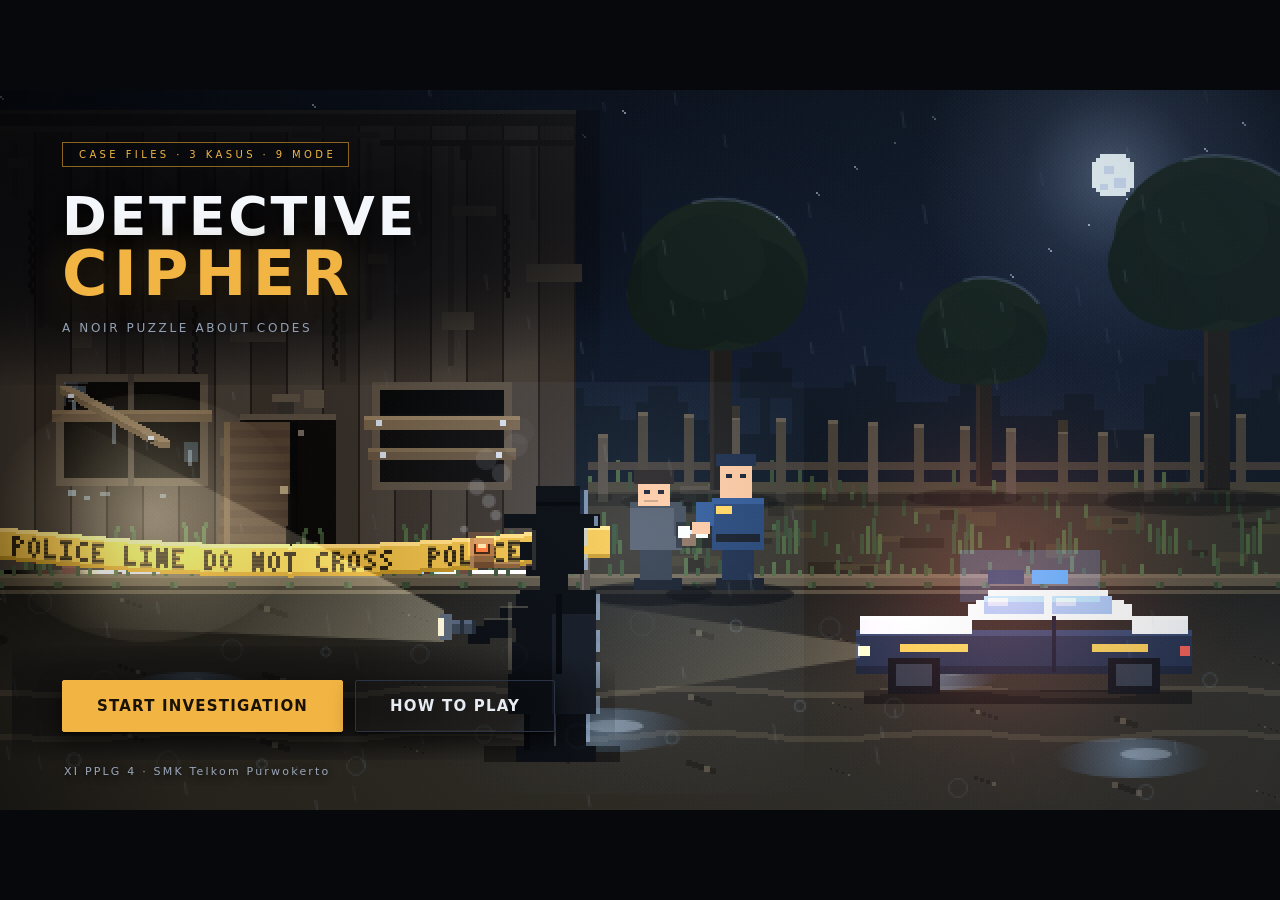
==== index.html @ 058c510f "Tambah kasus 2 (perpustakaan) & 3 (ruang server): peta lebih luas, rantai kunci 3-4 langkah, cutscen" ====
<!DOCTYPE html>
<html lang="id">
<head>
<meta charset="UTF-8">
<meta name="viewport" content="width=device-width, initial-scale=1.0">
<title>Detektif Sandi — Rekaman 23.47</title>
<link rel="stylesheet" href="style.css">
</head>
<body>

<div id="stage">

  <!-- ================= TITLE ================= -->
  <section class="screen active" id="scr-title">
    <canvas id="tcv" width="640" height="360"></canvas>
    <div class="title-top">
      <div class="stamp">CASE FILES &middot; 3 KASUS &middot; 9 MODE</div>
      <h1>DETECTIVE<span>CIPHER</span></h1>
      <p class="tagline">A noir puzzle about codes</p>
    </div>
    <div class="title-actions">
      <button class="btn primary big" id="btn-start">START INVESTIGATION</button>
      <button class="btn big" id="btn-help">HOW TO PLAY</button>
    </div>
    <div class="title-credit">XI PPLG 4 &middot; SMK Telkom Purwokerto</div>
  </section>

  <!-- ================= SELECT (jalanan + senter) ================= -->
  <section class="screen" id="scr-select">
    <canvas id="scv" width="640" height="360"></canvas>
    <button class="btn tiny select-back" id="btn-select-back">&larr; MENU</button>
    <div class="select-hint">Gerakkan lampu dengan mouse &middot; arahkan ke sosok hitam, lalu klik untuk membuka kasusnya</div>
  </section>

  <!-- ================= CUTSCENE CCTV ================= -->
  <section class="screen" id="scr-cutscene">
    <canvas id="ccv" width="640" height="360"></canvas>
    <div class="cut-caption" id="cut-caption"></div>
    <div class="cut-skip">
      <button class="btn tiny" id="btn-cut-skip">LEWATI &raquo;</button>
    </div>
    <button class="btn primary" id="btn-cut-next">LANJUT &rarr;</button>
  </section>

  <!-- ================= CUTSCENE 2: PAPAN KASUS ================= -->
  <section class="screen" id="scr-board">
    <canvas id="bcv" width="640" height="360"></canvas>
    <div class="cut-caption" id="board-caption"></div>
    <div class="cut-skip">
      <button class="btn tiny" id="btn-board-skip">LEWATI &raquo;</button>
    </div>
    <button class="btn primary" id="btn-board-next">TURUN KE TKP &rarr;</button>
  </section>

  <!-- ================= PLAY ================= -->
  <section class="screen" id="scr-play">
    <canvas id="cv" width="320" height="180"></canvas>

    <div class="p-top">
      <span class="tag" id="hud-place">TKP &middot; LAB KOMPUTER 2</span>
      <span class="p-obj" id="objective">Cari bukti &middot; 0/3</span>
      <span class="key-badge" id="key-badge">KUNCI LEMARI</span>
      <span class="score">SKOR <b id="hud-score">1000</b></span>
    </div>

    <div class="p-prompt" id="prompt"><b>E</b><span id="prompt-label">Periksa</span></div>

    <div class="p-dialog" id="dialog">
      <div class="dlg-head"><span id="dlg-name">Monitor</span></div>
      <div class="dlg-text" id="dlg-text"></div>
      <div class="dlg-actions" id="dlg-actions"></div>
    </div>

    <div class="p-keys" id="p-keys">W A S D / panah untuk jalan &nbsp;&middot;&nbsp; E untuk interaksi</div>
  </section>

  <!-- ================= ALAT DEKRIPSI ================= -->
  <section class="screen" id="scr-tool">
    <header class="hud">
      <div class="hud-left">
        <span class="tag">ALAT DEKRIPSI</span>
        <span class="hud-hint" id="tool-hint">Tempel pesan terenkripsi &amp; kuncinya, lalu jalankan</span>
      </div>
      <div class="hud-right">
        <span class="score">SKOR <b id="hud-score-2">1000</b></span>
      </div>
    </header>

    <div class="tool-wrap">
      <div class="tool-main">
        <div class="tool-box">
          <label class="tool-label">PESAN TERENKRIPSI
            <button class="btn tiny tool-paste" data-target="in-msg">TEMPEL</button>
          </label>
          <textarea id="in-msg" class="tool-input" rows="3" spellcheck="false"
                    placeholder="tempel deretan huruf acak yang kamu temukan..."></textarea>
        </div>

        <div class="tool-box">
          <label class="tool-label">KUNCI / FUNGSI
            <button class="btn tiny tool-paste" data-target="in-key">TEMPEL</button>
          </label>
          <textarea id="in-key" class="tool-input mono" rows="4" spellcheck="false"
                    placeholder="tempel fungsinya di sini, satu fungsi per baris..."></textarea>
        </div>

        <div class="tool-run">
          <button class="btn primary" id="btn-encrypt">DEKRIPSI &rarr;</button>
          <span class="tool-msg" id="tool-msg"></span>
        </div>

        <div class="tool-out-wrap" id="tool-out-wrap">
          <div class="tool-out-label">HASIL DEKRIPSI</div>
          <div class="tool-out" id="tool-out">&mdash;</div>
          <div class="tool-steps" id="tool-steps"></div>
        </div>
      </div>

      <aside class="tool-side">
        <div class="tool-side-head">BUKTI DITEMUKAN</div>
        <div class="tool-ev" id="tool-evidence"></div>
      </aside>
    </div>

    <div class="desk-actions">
      <button class="btn" id="btn-tool-back">&larr; KEMBALI KE TKP</button>
      <button class="btn primary" id="btn-tool-done" style="display:none">BUKTI COCOK &middot; LANJUT &rarr;</button>
    </div>
  </section>

  <!-- ================= INTEROGASI ================= -->
  <section class="screen" id="scr-interro">
    <canvas id="icv" width="640" height="360"></canvas>
    <div class="interro-head">
      <span class="tag">RUANG INTEROGASI</span>
      <span class="interro-hint">Arahkan lampu ke tersangka, lalu klik untuk memilih</span>
    </div>
    <button class="btn tiny interro-back" id="btn-interro-back">&larr; KEMBALI KE TKP</button>
  </section>

  <!-- ================= CUTSCENE VONIS ================= -->
  <section class="screen" id="scr-verdict">
    <canvas id="vcv" width="640" height="360"></canvas>
    <div class="cut-caption" id="vd-caption"></div>
    <div class="cut-skip">
      <button class="btn tiny" id="btn-vd-skip">LEWATI &raquo;</button>
    </div>
    <button class="btn primary" id="btn-vd-next">LIHAT HASIL &rarr;</button>
  </section>

  <!-- ================= END ================= -->
  <section class="screen" id="scr-end">
    <div class="end-wrap">
      <div class="verdict" id="verdict-stamp">TERBUKTI</div>
      <h2 id="end-title">Kasus Selesai</h2>
      <p class="end-text" id="end-text"></p>
      <div class="end-stats">
        <div class="stat"><span>SKOR</span><b id="end-score">0</b></div>
        <div class="stat"><span>PERINGKAT</span><b id="end-rank">-</b></div>
      </div>
      <div class="end-actions">
        <button class="btn primary" id="btn-again">ULANGI KASUS</button>
      </div>
    </div>
  </section>

  <!-- overlay transisi fade -->
  <div id="fade"></div>

</div>

<!-- ================= MODAL ================= -->
<div class="modal" id="modal">
  <div class="modal-card">
    <div class="modal-head">
      <span class="tag" id="modal-tag">BUKTI</span>
      <button class="modal-x" id="modal-x">&times;</button>
    </div>
    <h3 id="modal-title">-</h3>
    <p id="modal-desc">-</p>
    <div class="payload" id="modal-payload">-</div>
    <div class="modal-foot">
      <button class="btn primary" id="modal-ok">MENGERTI</button>
    </div>
  </div>
</div>

<!-- ================= POPUP KASUS ================= -->
<div class="modal" id="case-modal">
  <div class="modal-card">
    <div class="modal-head">
      <span class="tag" id="cm-tag">CASE FILE #01</span>
      <button class="modal-x" id="cm-x">&times;</button>
    </div>
    <h3 id="cm-title">-</h3>
    <p id="cm-desc">-</p>
    <div class="cm-diff-label" id="cm-diff-wrap">PILIH TINGKAT KESULITAN</div>
    <div class="diff-row" id="cm-diffs"></div>
    <div class="cm-locked" id="cm-locked">Kasus ini masih dalam perancangan — segera hadir.</div>
  </div>
</div>

<!-- ================= POPUP KONFIRMASI MODE ================= -->
<div class="modal" id="confirm-modal">
  <div class="modal-card">
    <div class="modal-head">
      <span class="tag" id="cf-tag">MODE</span>
    </div>
    <h3>Yakin main mode ini?</h3>
    <p id="cf-text">-</p>
    <div class="modal-foot split">
      <button class="btn" id="cf-cancel">BATAL</button>
      <button class="btn primary" id="cf-start">MULAI KASUS</button>
    </div>
  </div>
</div>

<div id="toast"></div>
<div id="err"></div>

<script src="game.js"></script>
</body>
</html>
---- style.css ----
/* =========================================================
   DETEKTIF SANDI — style
   ========================================================= */

:root {
  --bg:        #06080c;
  --panel:     #10141c;
  --panel-2:   #161c27;
  --line:      #2a3444;
  --line-soft: #1d2531;
  --text:      #e7ebf2;
  --dim:       #8d99ab;
  --amber:     #f2b544;
  --amber-dim: #8a6620;
  --red:       #e8564a;
  --green:     #46c98b;
  --blue:      #5a93d6;
}

* { box-sizing: border-box; margin: 0; padding: 0; }

html, body {
  width: 100%; height: 100%;
  background: var(--bg);
  color: var(--text);
  font-family: "Segoe UI", system-ui, -apple-system, sans-serif;
  overflow: hidden;
  -webkit-font-smoothing: antialiased;
}

#stage {
  position: absolute;
  left: 50%; top: 50%;
  width: 1280px; height: 720px;
  margin-left: -640px; margin-top: -360px;
  transform-origin: center center;
  background:
    radial-gradient(1200px 600px at 50% -10%, #141b26 0%, transparent 70%),
    var(--bg);
  overflow: hidden;
}

/* ---------- screens ---------- */
.screen {
  position: absolute; inset: 0;
  display: none;
  flex-direction: column;
}
.screen.active { display: flex; }

/* ---------- buttons ---------- */
.btn {
  font-family: inherit;
  font-size: 14px;
  font-weight: 600;
  letter-spacing: .08em;
  text-transform: uppercase;
  color: var(--text);
  background: transparent;
  border: 1px solid var(--line);
  padding: 12px 20px;
  cursor: pointer;
  transition: border-color .15s, background .15s, color .15s, transform .08s;
  border-radius: 2px;
}
.btn:hover:not(:disabled) { border-color: var(--amber); color: var(--amber); }
.btn:active:not(:disabled) { transform: translateY(1px); }
.btn:disabled { opacity: .32; cursor: not-allowed; }

.btn.primary { background: var(--amber); border-color: var(--amber); color: #1a1206; }
.btn.primary:hover:not(:disabled) { background: #ffc95c; border-color: #ffc95c; color: #1a1206; }
.btn.big { padding: 16px 34px; font-size: 15px; }
.btn.tiny { padding: 6px 12px; font-size: 13px; }
.btn.warn { border-color: #5c4320; color: #d8a94a; }
.btn.warn:hover:not(:disabled) { border-color: var(--amber); color: var(--amber); }

/* ---------- title (noir scene) ---------- */
#scr-title { align-items: stretch; justify-content: flex-start; }

#tcv {
  position: absolute;
  left: 0; top: 0;
  width: 1280px; height: 720px;
  image-rendering: pixelated;
  display: block;
}

.title-top {
  position: absolute;
  left: 62px; top: 52px;
  width: 460px;
  z-index: 3;
}
.title-top::before {
  content: "";
  position: absolute;
  left: -80px; top: -60px; right: -120px; bottom: -50px;
  background: radial-gradient(ellipse at 30% 50%, rgba(4,5,9,.80) 0%, rgba(4,5,9,.55) 46%, rgba(4,5,9,0) 80%);
  z-index: -1;
  pointer-events: none;
}

.stamp {
  display: inline-block;
  font-size: 10px;
  letter-spacing: .34em;
  color: var(--amber);
  border: 1px solid var(--amber-dim);
  padding: 6px 12px 6px 16px;
  margin-bottom: 24px;
  background: rgba(6,8,12,.5);
}

.title-top h1 {
  font-size: 54px;
  font-weight: 800;
  letter-spacing: .05em;
  line-height: .98;
  color: #f4f7fb;
  text-shadow: 0 6px 30px rgba(0,0,0,.9);
}
.title-top h1 span {
  display: block;
  color: var(--amber);
  font-size: 62px;
  letter-spacing: .1em;
  text-shadow: 0 0 46px rgba(242,181,68,.28), 0 6px 30px rgba(0,0,0,.9);
}

.title-top .tagline {
  margin-top: 16px;
  font-size: 12px;
  letter-spacing: .22em;
  color: #93a0b2;
  text-transform: uppercase;
}

.title-actions {
  position: absolute;
  left: 62px; bottom: 78px;
  display: flex;
  gap: 12px;
  flex-wrap: wrap;
  z-index: 3;
}
.title-actions::before {
  content: "";
  position: absolute;
  left: -50px; top: -34px; right: -60px; bottom: -28px;
  background: radial-gradient(ellipse at 40% 50%, rgba(4,5,9,.66) 0%, rgba(4,5,9,.34) 58%, rgba(4,5,9,0) 86%);
  z-index: -1;
  pointer-events: none;
}

.title-actions .btn {
  box-shadow: 0 8px 22px rgba(0,0,0,.60), 0 2px 0 rgba(0,0,0,.35);
}

.title-credit {
  position: absolute;
  left: 64px; bottom: 32px;
  font-size: 11px;
  letter-spacing: .2em;
  color: #9aa6b8;
  z-index: 3;
  text-shadow: 0 2px 8px rgba(0,0,0,.95);
}

/* ---------- brief ---------- */
#scr-brief { align-items: center; justify-content: center; }

.doc {
  width: 760px;
  background: var(--panel);
  border: 1px solid var(--line);
  padding: 38px 44px 30px;
  position: relative;
}
.doc::before {
  content: "";
  position: absolute; left: 0; top: 0; bottom: 0; width: 3px;
  background: var(--amber);
}
.doc-head { display: flex; justify-content: space-between; align-items: center; margin-bottom: 18px; }

.tag {
  font-size: 10px;
  letter-spacing: .26em;
  color: var(--amber);
  border: 1px solid var(--amber-dim);
  padding: 5px 10px 5px 12px;
}
.tag.ghost { color: var(--dim); border-color: var(--line); }

.doc h2 { font-size: 34px; font-weight: 700; margin-bottom: 22px; }
.doc-body p { font-size: 15px; line-height: 1.85; color: #c3ccda; margin-bottom: 14px; }
.doc-body p strong { color: var(--amber); font-weight: 600; }
.doc-body p em { color: #e7ebf2; font-style: normal; font-family: Consolas, monospace; }

.doc-foot {
  margin-top: 26px; padding-top: 20px;
  border-top: 1px solid var(--line-soft);
  display: flex; justify-content: space-between;
}

/* ---------- select: jalanan malam + senter ---------- */
#scr-select { background: #04060a; }

#scv {
  position: absolute;
  left: 0; top: 0;
  width: 1280px; height: 720px;
  image-rendering: pixelated;
  display: block;
  cursor: none;
}

.select-back {
  position: absolute;
  left: 24px; top: 20px;
  background: rgba(6,10,16,.6);
}

.select-hint {
  position: absolute;
  left: 50%; bottom: 18px;
  transform: translateX(-50%);
  font-size: 11px;
  letter-spacing: .16em;
  text-transform: uppercase;
  color: #8d99ab;
  text-shadow: 0 2px 8px rgba(0,0,0,.95);
  pointer-events: none;
  white-space: nowrap;
}

/* ---------- cutscene CCTV & papan kasus ---------- */
#scr-cutscene, #scr-board { background: #040604; }

#ccv, #bcv {
  position: absolute;
  left: 0; top: 0;
  width: 1280px; height: 720px;
  image-rendering: pixelated;
  display: block;
}

.cut-caption {
  position: absolute;
  left: 50%; bottom: 104px;
  transform: translateX(-50%);
  width: 940px;
  text-align: center;
  font-family: Consolas, monospace;
  font-size: 16px;
  line-height: 1.75;
  letter-spacing: .04em;
  color: #d9e4d9;
  text-shadow: 0 2px 10px rgba(0,0,0,.95), 0 0 3px rgba(0,0,0,1);
  min-height: 56px;
  pointer-events: none;
}

.cut-skip {
  position: absolute;
  right: 24px; top: 20px;
}
.cut-skip .btn { background: rgba(6,10,6,.6); }

#btn-cut-next, #btn-board-next {
  position: absolute;
  left: 50%; bottom: 36px;
  transform: translateX(-50%);
  display: none;
  box-shadow: 0 8px 22px rgba(0,0,0,.6);
}

/* ---------- popup kasus & konfirmasi ---------- */
.modal-foot.split { justify-content: space-between; }

.cm-diff-label {
  font-size: 10px;
  letter-spacing: .22em;
  color: var(--dim);
  margin-bottom: 10px;
}
#case-modal .diff-row .btn { flex: 1; }

.cm-locked {
  display: none;
  font-size: 13px;
  line-height: 1.6;
  color: #d8a94a;
  border: 1px dashed var(--amber-dim);
  padding: 12px 14px;
}

/* ---------- derive g(x) di formula bar (HARD) ---------- */
.fx.derive { border-color: var(--amber-dim); }
.fx.derive input {
  width: 38px;
  font-family: Consolas, monospace;
  font-size: 13px; font-weight: 700;
  text-align: center;
  color: var(--text);
  background: #0a0e14;
  border: 1px solid var(--line);
  border-radius: 2px;
  padding: 3px 2px;
  outline: none;
  transition: border-color .12s;
}
.fx.derive input:focus { border-color: var(--amber); }
.fx.derive input.ok { border-color: var(--green); color: var(--green); }
.fx.derive input.bad { border-color: var(--red); color: var(--red); }
.fx .derive-note { color: #5f6b7d; margin-left: 8px; font-size: 11px; }

/* ---------- baris tombol tingkat (dipakai popup kasus) ---------- */
.diff-row { display: flex; gap: 8px; }
.diff-row .btn { padding: 10px 6px; font-size: 12px; }

/* =========================================================
   PLAY  (canvas pixel art)
   ========================================================= */
#scr-play { position: absolute; }

#cv {
  position: absolute;
  left: 0; top: 0;
  width: 1280px; height: 720px;
  image-rendering: pixelated;
  image-rendering: crisp-edges;
  display: block;
}

.p-top {
  position: absolute;
  left: 0; right: 0; top: 0;
  height: 62px;
  display: flex;
  align-items: center;
  gap: 18px;
  padding: 0 24px;
  background: linear-gradient(rgba(4,6,10,.92) 0%, rgba(4,6,10,.55) 70%, transparent 100%);
  pointer-events: none;
}
.p-obj {
  font-size: 12px;
  letter-spacing: .16em;
  color: #9aa6b8;
  border-left: 1px solid var(--line);
  padding-left: 18px;
}
.p-obj b { color: var(--amber); }

.key-badge {
  display: none;
  align-items: center;
  gap: 7px;
  font-size: 10px;
  font-weight: 700;
  letter-spacing: .2em;
  color: #1a1206;
  background: var(--amber);
  padding: 5px 11px 5px 9px;
  animation: keyPop .25s ease-out;
}
.key-badge.show { display: inline-flex; }
.key-badge::before {
  content: "";
  width: 6px; height: 6px;
  background: #1a1206;
  transform: rotate(45deg);
}
@keyframes keyPop {
  from { transform: scale(.7); opacity: 0; }
  to   { transform: scale(1);  opacity: 1; }
}
.p-top .score { margin-left: auto; }
.score { font-size: 11px; letter-spacing: .18em; color: var(--dim); }
.score b { color: var(--amber); font-size: 17px; letter-spacing: .04em; margin-left: 6px; }

/* interaction prompt */
.p-prompt {
  position: absolute;
  left: 50%; bottom: 128px;
  transform: translateX(-50%) translateY(8px);
  display: flex; align-items: center; gap: 10px;
  background: rgba(8,11,16,.92);
  border: 1px solid var(--amber-dim);
  padding: 8px 16px 8px 8px;
  opacity: 0;
  transition: opacity .12s, transform .12s;
  pointer-events: none;
}
.p-prompt.show { opacity: 1; transform: translateX(-50%) translateY(0); }
.p-prompt b {
  display: inline-flex;
  align-items: center; justify-content: center;
  width: 26px; height: 26px;
  background: var(--amber);
  color: #1a1206;
  font-size: 14px; font-weight: 800;
}
.p-prompt span { font-size: 13px; letter-spacing: .1em; color: #d6dfeb; text-transform: uppercase; }

/* dialogue */
.p-dialog {
  position: absolute;
  left: 50%; bottom: 28px;
  width: 880px;
  transform: translateX(-50%) translateY(16px);
  background: rgba(9,12,18,.97);
  border: 1px solid var(--line);
  border-left: 4px solid var(--amber);
  padding: 16px 22px 18px;
  display: none;
  box-shadow: 0 18px 50px rgba(0,0,0,.6);
}
.p-dialog.show { display: block; animation: dlgIn .16s ease-out; }
@keyframes dlgIn {
  from { opacity: 0; transform: translateX(-50%) translateY(22px); }
  to   { opacity: 1; transform: translateX(-50%) translateY(0); }
}

.dlg-head { margin-bottom: 8px; }
.dlg-head span {
  font-size: 11px; letter-spacing: .26em; text-transform: uppercase;
  color: var(--amber);
}
.dlg-text {
  font-size: 15px;
  line-height: 1.7;
  color: #c9d3e0;
  min-height: 46px;
}
.dlg-text code {
  font-family: Consolas, monospace;
  color: var(--amber);
  font-size: 17px;
  letter-spacing: .14em;
}
.dlg-actions { margin-top: 14px; display: flex; gap: 10px; flex-wrap: wrap; }
.dlg-actions .btn { padding: 9px 16px; font-size: 12px; }

.p-keys {
  position: absolute;
  left: 24px; bottom: 18px;
  font-size: 11px;
  letter-spacing: .1em;
  color: #4e5a6b;
  pointer-events: none;
}
.p-dialog.show ~ .p-keys { opacity: 0; }

/* =========================================================
   DESK
   ========================================================= */
.hud {
  height: 58px;
  flex: 0 0 58px;
  display: flex;
  align-items: center;
  justify-content: space-between;
  padding: 0 22px;
  border-bottom: 1px solid var(--line-soft);
  background: rgba(10,13,19,.7);
}
.hud-left { display: flex; align-items: center; gap: 16px; }
.hud-hint { font-size: 12px; color: #5f6b7d; }
.hud-right { display: flex; align-items: center; gap: 14px; }

.formula-bar {
  flex: 0 0 auto;
  display: flex;
  gap: 10px;
  padding: 14px 22px;
  border-bottom: 1px solid var(--line-soft);
  background: rgba(16,20,28,.6);
  flex-wrap: wrap;
}
.fx {
  font-family: Consolas, monospace;
  font-size: 13px;
  color: #c3ccda;
  border: 1px solid var(--line-soft);
  padding: 7px 13px;
  background: #0d1118;
}
.fx b { color: var(--amber); font-weight: 700; }
.fx.inv { color: #9fd0ff; border-color: #22384f; }
.fx.inv b { color: #7fb8ee; }
.fx.locked { color: #4e5a6b; }
.fx.locked span { color: #3d4655; }
.fx.note {
  margin-left: auto;
  border-color: var(--amber-dim);
  color: var(--amber);
  font-size: 12px;
}

.cipher-wrap {
  flex: 1;
  display: flex;
  flex-direction: column;
  align-items: center;
  justify-content: center;
  padding: 8px 20px;
  min-height: 0;
}
.cipher-label { font-size: 10px; letter-spacing: .3em; color: var(--dim); margin-bottom: 14px; }
.cipher-label.locked { color: #5c3a34; }

.cells { display: flex; gap: 7px; align-items: flex-start; justify-content: center; }

.cell { width: 78px; display: flex; flex-direction: column; align-items: center; gap: 6px; }
.cell.gap { width: 26px; }

.ciph {
  font-family: Consolas, monospace;
  font-size: 26px; font-weight: 700;
  color: var(--amber);
  letter-spacing: .06em; line-height: 1;
  padding: 4px 0 2px;
}

.fld { position: relative; width: 100%; }
.fld .lbl {
  position: absolute; left: 5px; top: 3px;
  font-size: 9px; letter-spacing: .06em; color: #5f6b7d;
  pointer-events: none;
  font-family: Consolas, monospace;
}
.cell input {
  width: 100%;
  font-family: Consolas, monospace;
  font-size: 19px; font-weight: 700;
  text-align: center;
  color: var(--text);
  background: #0a0e14;
  border: 1px solid var(--line);
  border-radius: 2px;
  padding: 15px 2px 5px;
  outline: none;
  transition: border-color .12s, background .12s;
}
.cell input:focus { border-color: var(--amber); background: #12171f; box-shadow: 0 0 0 2px rgba(242,181,68,.14); }
.cell input:disabled { opacity: .4; cursor: not-allowed; }
.cell input.ok  { border-color: var(--green); color: var(--green); background: rgba(70,201,139,.07); }
.cell input.bad { border-color: var(--red);   color: var(--red);   background: rgba(232,86,74,.07); }

.work {
  flex: 0 0 112px;
  margin: 0 22px 12px;
  border: 1px solid var(--line-soft);
  background: #0a0e14;
  padding: 12px 16px;
  font-family: Consolas, monospace;
  font-size: 13px;
  line-height: 1.9;
  color: #b9c4d4;
  overflow: hidden;
}
.work .step { display: flex; gap: 10px; }
.work .step i { color: #5f6b7d; font-style: normal; flex: 0 0 auto; }
.work b { color: var(--amber); }
.work .work-idle { color: #4e5a6b; font-family: "Segoe UI", sans-serif; font-size: 12px; }

.desk-actions { flex: 0 0 auto; display: flex; gap: 12px; padding: 0 22px 18px; }
.desk-actions .primary { margin-left: auto; }

/* =========================================================
   ACCUSE
   ========================================================= */
.accuse-wrap {
  flex: 1;
  display: flex; flex-direction: column;
  align-items: center; justify-content: center;
  padding: 24px 40px 30px;
}
.accuse-wrap h2 { font-size: 26px; font-weight: 700; letter-spacing: .04em; margin-bottom: 26px; }
.cards { display: flex; gap: 20px; }

.card {
  width: 300px;
  border: 1px solid var(--line);
  background: var(--panel);
  padding: 22px 20px;
  cursor: pointer;
  transition: border-color .15s, background .15s, transform .12s;
  text-align: left;
  font-family: inherit;
  color: var(--text);
}
.card:hover { border-color: var(--amber); background: #171d28; transform: translateY(-3px); }

.avatar {
  width: 54px; height: 54px;
  border: 1px solid var(--amber-dim);
  border-radius: 50%;
  display: flex; align-items: center; justify-content: center;
  font-family: Consolas, monospace;
  font-size: 19px; font-weight: 700; color: var(--amber);
  margin-bottom: 16px;
}
.card h4 { font-size: 17px; font-weight: 700; margin-bottom: 3px; }
.card .role { font-size: 11px; letter-spacing: .16em; color: var(--dim); text-transform: uppercase; margin-bottom: 14px; }
.card .alibi { font-size: 12.5px; line-height: 1.65; color: #a9b4c4; }
.card .note {
  margin-top: 12px; padding-top: 12px;
  border-top: 1px solid var(--line-soft);
  font-size: 12px; line-height: 1.6; color: #d8a94a;
}
.accuse-foot { margin-top: 26px; }

/* =========================================================
   END
   ========================================================= */
#scr-end { align-items: center; justify-content: center; }
.end-wrap { text-align: center; width: 640px; }

.verdict {
  display: inline-block;
  font-size: 13px; font-weight: 800; letter-spacing: .34em;
  color: var(--green);
  border: 2px solid var(--green);
  padding: 9px 22px 9px 26px;
  transform: rotate(-3deg);
  margin-bottom: 26px;
}
.verdict.bad { color: var(--red); border-color: var(--red); }

#scr-end h2 { font-size: 40px; font-weight: 800; margin-bottom: 16px; }
.end-text { font-size: 15px; line-height: 1.8; color: #b9c4d4; }

.end-stats {
  display: flex; justify-content: center; gap: 60px;
  margin: 34px 0 30px; padding: 22px 0;
  border-top: 1px solid var(--line-soft);
  border-bottom: 1px solid var(--line-soft);
}
.stat span { display: block; font-size: 10px; letter-spacing: .26em; color: var(--dim); margin-bottom: 8px; }
.stat b { font-size: 32px; color: var(--amber); }

/* ---------- overlay transisi fade ---------- */
#fade {
  position: absolute; inset: 0;
  background: #000;
  opacity: 0;
  pointer-events: none;
  transition: opacity .35s ease;
  z-index: 90;
}
#fade.show { opacity: 1; pointer-events: all; }

/* =========================================================
   MODAL / TOAST / ERR
   ========================================================= */
.modal {
  position: absolute; inset: 0;
  background: rgba(3,5,8,.86);
  display: none;
  align-items: center; justify-content: center;
  z-index: 60;
}
.modal.show { display: flex; }

.modal-card {
  width: 540px;
  background: var(--panel);
  border: 1px solid var(--line);
  border-top: 3px solid var(--amber);
  padding: 24px 28px 22px;
}
.modal-head { display: flex; justify-content: space-between; align-items: center; margin-bottom: 16px; }
.modal-x { background: transparent; border: none; color: var(--dim); font-size: 26px; line-height: 1; cursor: pointer; padding: 0 4px; }
.modal-x:hover { color: var(--red); }
.modal-card h3 { font-size: 22px; font-weight: 700; margin-bottom: 10px; }
.modal-card p { font-size: 13.5px; line-height: 1.75; color: #a9b4c4; margin-bottom: 16px; }

.payload {
  font-family: Consolas, monospace;
  font-size: 22px; font-weight: 700;
  letter-spacing: .18em;
  color: var(--amber);
  background: #0a0e14;
  border: 1px dashed var(--amber-dim);
  padding: 18px 16px;
  text-align: center;
  word-break: break-word;
}
.payload.small { font-size: 15px; letter-spacing: .06em; }
.modal-foot { margin-top: 20px; display: flex; justify-content: flex-end; }

#toast {
  position: absolute;
  left: 50%; bottom: 40px;
  transform: translateX(-50%) translateY(14px);
  background: #1b2431;
  border: 1px solid var(--line);
  border-left: 3px solid var(--red);
  color: #d5dde8;
  font-size: 13px;
  padding: 12px 20px;
  opacity: 0;
  transition: opacity .2s, transform .2s;
  pointer-events: none;
  z-index: 80;
  white-space: nowrap;
}
#toast.show { opacity: 1; transform: translateX(-50%) translateY(0); }

#err {
  position: absolute; left: 0; right: 0; bottom: 0;
  background: #7a1f18; color: #fff;
  font-family: Consolas, monospace; font-size: 12px;
  padding: 8px 12px;
  display: none;
  z-index: 999;
  white-space: pre-wrap;
}

/* =========================================================
   ALAT ENKRIPSI
   ========================================================= */
#scr-tool { display: none; flex-direction: column; }
#scr-tool.active { display: flex; }

.tool-wrap {
  flex: 1 1 auto;
  display: flex;
  gap: 0;
  min-height: 0;
  padding: 4px 22px 0;
}

.tool-main {
  flex: 1 1 auto;
  min-width: 0;
  display: flex;
  flex-direction: column;
  gap: 12px;
  padding-right: 20px;
}

.tool-box { display: flex; flex-direction: column; gap: 6px; }

.tool-label {
  display: flex;
  align-items: center;
  justify-content: space-between;
  gap: 10px;
  font-size: 11px;
  letter-spacing: .18em;
  color: #7d8a9d;
  text-transform: uppercase;
}

.tool-paste {
  letter-spacing: .1em;
  font-size: 10px !important;
  padding: 4px 10px !important;
}

.tool-input {
  width: 100%;
  resize: none;
  background: #0a0e14;
  border: 1px solid var(--line);
  border-radius: 6px;
  color: #dfe6f0;
  font-family: inherit;
  font-size: 15px;
  line-height: 1.5;
  padding: 10px 12px;
  outline: none;
  transition: border-color .15s;
}
.tool-input.mono { font-family: "Consolas", "Courier New", monospace; letter-spacing: .04em; }
.tool-input:focus { border-color: var(--amber-dim); }
.tool-input::placeholder { color: #46536a; }

.tool-run { display: flex; align-items: center; gap: 14px; }

.tool-msg { font-size: 12.5px; color: var(--dim); }
.tool-msg.bad { color: var(--red); }
.tool-msg.good { color: var(--green); }

.tool-out-wrap {
  margin-top: 2px;
  border: 1px solid var(--line-soft);
  border-radius: 8px;
  background: linear-gradient(180deg, #0c1119 0%, #090d13 100%);
  padding: 12px 14px;
  min-height: 92px;
}

.tool-out-label {
  font-size: 10px;
  letter-spacing: .2em;
  color: #5f6b7d;
  margin-bottom: 8px;
}

.tool-out {
  font-family: "Consolas", "Courier New", monospace;
  font-size: 22px;
  letter-spacing: .22em;
  color: var(--amber);
  word-break: break-word;
  min-height: 30px;
}

.tool-steps {
  margin-top: 10px;
  font-family: "Consolas", "Courier New", monospace;
  font-size: 11.5px;
  color: #7d8a9d;
  line-height: 1.7;
  max-height: 76px;
  overflow-y: auto;
}
.tool-steps b { color: #b9c6d8; font-weight: 600; }
.tool-steps .st-c { color: var(--amber); }

.tool-side {
  flex: 0 0 322px;
  border-left: 1px solid var(--line-soft);
  padding-left: 18px;
  display: flex;
  flex-direction: column;
  gap: 10px;
  min-height: 0;
}

.tool-side-head {
  font-size: 10px;
  letter-spacing: .2em;
  color: #5f6b7d;
}

.tool-ev { display: flex; flex-direction: column; gap: 9px; overflow-y: auto; }

.ev-item {
  border: 1px solid var(--line-soft);
  border-radius: 7px;
  background: #0b1017;
  padding: 9px 11px;
}
.ev-item h5 {
  font-size: 10.5px;
  letter-spacing: .14em;
  color: #6f7c8f;
  font-weight: 600;
  margin-bottom: 5px;
  display: flex;
  justify-content: space-between;
  align-items: center;
  gap: 8px;
}
.ev-item .ev-body {
  font-family: "Consolas", "Courier New", monospace;
  font-size: 13px;
  color: #dfe6f0;
  word-break: break-word;
  line-height: 1.55;
}
.ev-item .ev-body.big { font-size: 16px; color: var(--amber); letter-spacing: .08em; }
.ev-empty { font-size: 12px; color: #4d5768; font-style: italic; }

/* =========================================================
   RUANG INTEROGASI
   ========================================================= */
#scr-interro { display: none; }
#scr-interro.active { display: block; }

#icv {
  position: absolute; inset: 0;
  width: 1280px; height: 720px;
  image-rendering: pixelated;
  image-rendering: crisp-edges;
  cursor: crosshair;
}

.interro-head {
  position: absolute;
  left: 30px; top: 22px;
  display: flex;
  align-items: center;
  gap: 16px;
  z-index: 3;
}

.interro-hint { font-size: 12px; color: #6f7c8f; letter-spacing: .04em; }

.interro-back {
  position: absolute;
  left: 30px; bottom: 24px;
  z-index: 3;
}

/* =========================================================
   CUTSCENE VONIS
   ========================================================= */
#scr-verdict { display: none; }
#scr-verdict.active { display: block; }

#vcv {
  position: absolute; inset: 0;
  width: 1280px; height: 720px;
  image-rendering: pixelated;
  image-rendering: crisp-edges;
}
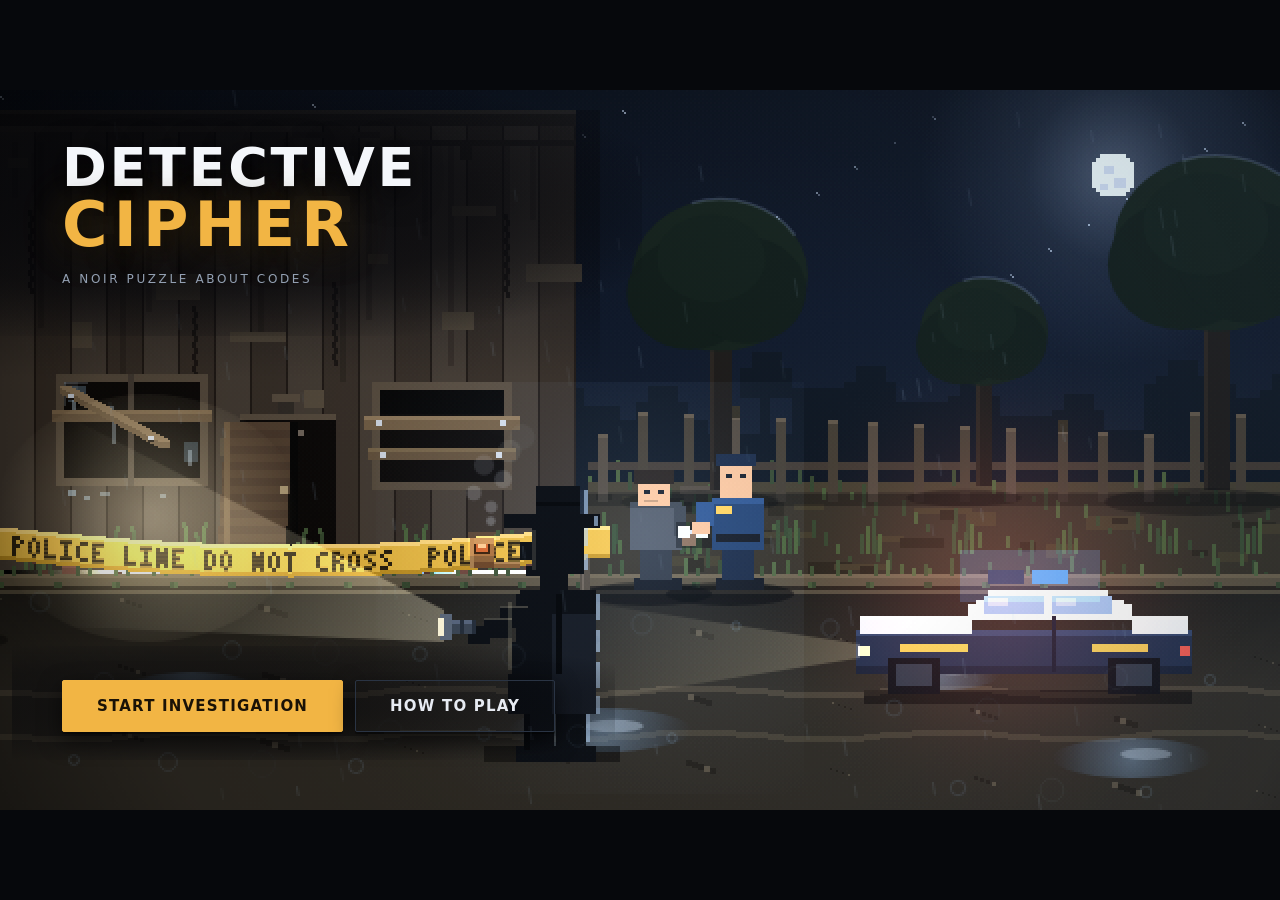
==== commit 23ce1041: "Rombak peta jadi lorong + banyak ruangan, ganti kasus 2 & 3, fix penjaga - Peta tiap kasus dibagi 4 " ====
--- a/index.html
+++ b/index.html
@@ -14,7 +14,6 @@
   <section class="screen active" id="scr-title">
     <canvas id="tcv" width="640" height="360"></canvas>
     <div class="title-top">
-      <div class="stamp">CASE FILES &middot; 3 KASUS &middot; 9 MODE</div>
       <h1>DETECTIVE<span>CIPHER</span></h1>
       <p class="tagline">A noir puzzle about codes</p>
     </div>
@@ -22,7 +21,6 @@
       <button class="btn primary big" id="btn-start">START INVESTIGATION</button>
       <button class="btn big" id="btn-help">HOW TO PLAY</button>
     </div>
-    <div class="title-credit">XI PPLG 4 &middot; SMK Telkom Purwokerto</div>
   </section>
 
   <!-- ================= SELECT (jalanan + senter) ================= -->
@@ -60,6 +58,7 @@
       <span class="tag" id="hud-place">TKP &middot; LAB KOMPUTER 2</span>
       <span class="p-obj" id="objective">Cari bukti &middot; 0/3</span>
       <span class="key-badge" id="key-badge">KUNCI LEMARI</span>
+      <span class="guard-badge" id="guard-badge">PENJAGA</span>
       <span class="score">SKOR <b id="hud-score">1000</b></span>
     </div>
 
--- a/style.css
+++ b/style.css
@@ -376,6 +376,39 @@
   from { transform: scale(.7); opacity: 0; }
   to   { transform: scale(1);  opacity: 1; }
 }
+
+/* badge penjaga — hanya muncul di mode yang ada patrolinya */
+.guard-badge {
+  display: none;
+  align-items: center;
+  gap: 7px;
+  font-size: 10px;
+  font-weight: 700;
+  letter-spacing: .18em;
+  color: #cddcef;
+  background: rgba(29,47,77,.85);
+  border: 1px solid #2a456d;
+  padding: 5px 11px 5px 9px;
+}
+.guard-badge.show { display: inline-flex; }
+.guard-badge::before {
+  content: "";
+  width: 6px; height: 6px;
+  border-radius: 50%;
+  background: #5a93d6;
+  box-shadow: 0 0 6px rgba(90,147,214,.9);
+  animation: guardPulse 1.6s ease-in-out infinite;
+}
+.guard-badge.alert {
+  color: #ffd0c8;
+  background: rgba(90,32,28,.85);
+  border-color: #7a3a34;
+}
+.guard-badge.alert::before { background: var(--red); box-shadow: 0 0 8px rgba(232,86,74,.95); }
+@keyframes guardPulse {
+  0%, 100% { opacity: .45; }
+  50%      { opacity: 1; }
+}
 .p-top .score { margin-left: auto; }
 .score { font-size: 11px; letter-spacing: .18em; color: var(--dim); }
 .score b { color: var(--amber); font-size: 17px; letter-spacing: .04em; margin-left: 6px; }
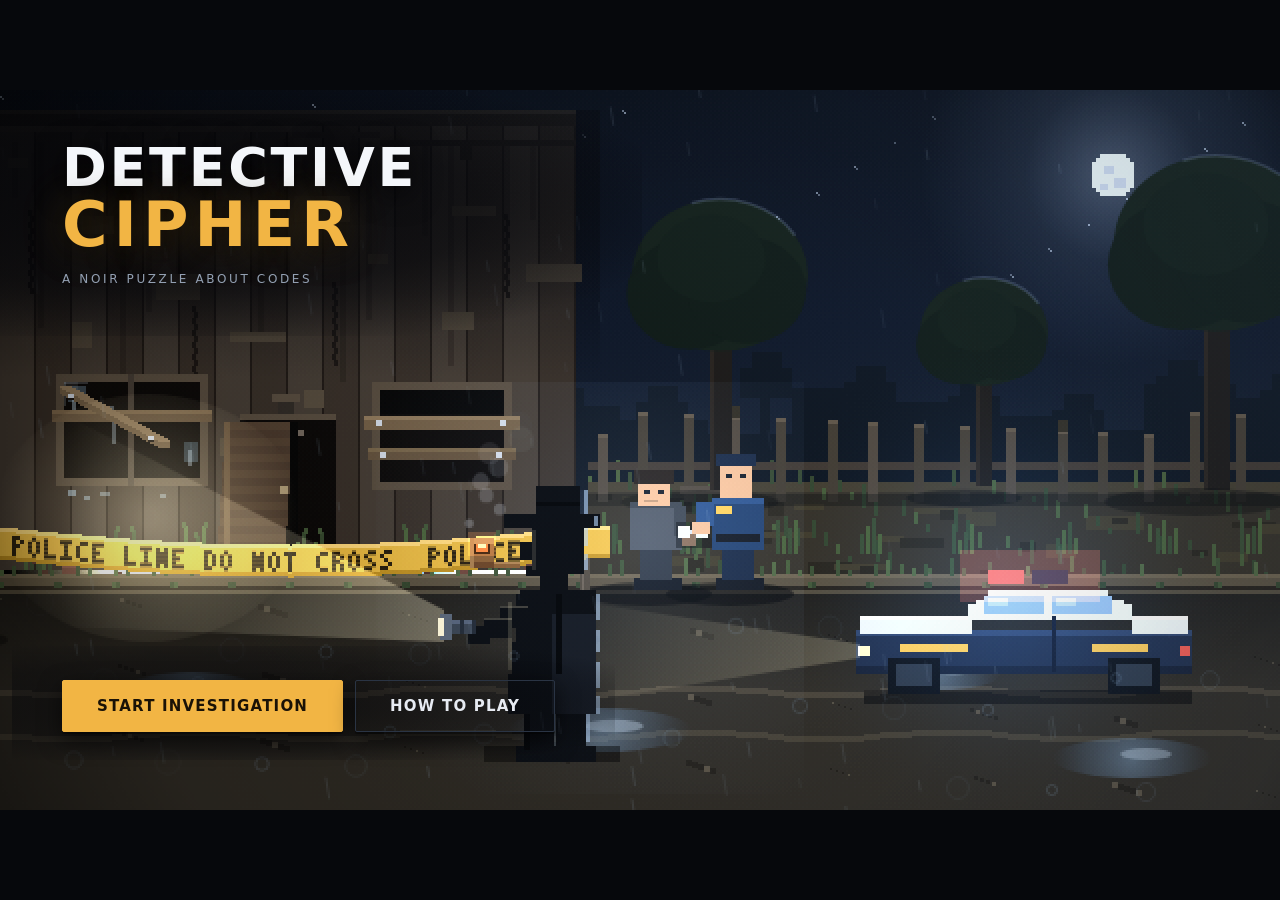
==== commit 50be90ea: "Rombak besar: alat portable, perangkap acak, collision footprint, detektif baru - PENJAGA DIGANTI PE" ====
--- a/index.html
+++ b/index.html
@@ -58,7 +58,8 @@
       <span class="tag" id="hud-place">TKP &middot; LAB KOMPUTER 2</span>
       <span class="p-obj" id="objective">Cari bukti &middot; 0/3</span>
       <span class="key-badge" id="key-badge">KUNCI LEMARI</span>
-      <span class="guard-badge" id="guard-badge">PENJAGA</span>
+      <span class="guard-badge" id="guard-badge">AWAS PERANGKAP</span>
+      <button class="tool-btn" id="btn-tool" title="Alat dekripsi (T)">ALAT <b>T</b></button>
       <span class="score">SKOR <b id="hud-score">1000</b></span>
     </div>
 
--- a/style.css
+++ b/style.css
@@ -409,7 +409,28 @@
   0%, 100% { opacity: .45; }
   50%      { opacity: 1; }
 }
-.p-top .score { margin-left: auto; }
+.tool-btn {
+  pointer-events: auto;
+  font-family: inherit;
+  font-size: 11px;
+  font-weight: 700;
+  letter-spacing: .16em;
+  color: #1a1206;
+  background: var(--amber);
+  border: none;
+  padding: 6px 12px 6px 10px;
+  cursor: pointer;
+  margin-left: auto;
+}
+.tool-btn b {
+  background: #1a1206;
+  color: var(--amber);
+  padding: 1px 5px;
+  margin-left: 6px;
+}
+.tool-btn:hover { background: #ffc95c; }
+
+.p-top .score { margin-left: 0; }
 .score { font-size: 11px; letter-spacing: .18em; color: var(--dim); }
 .score b { color: var(--amber); font-size: 17px; letter-spacing: .04em; margin-left: 6px; }
 
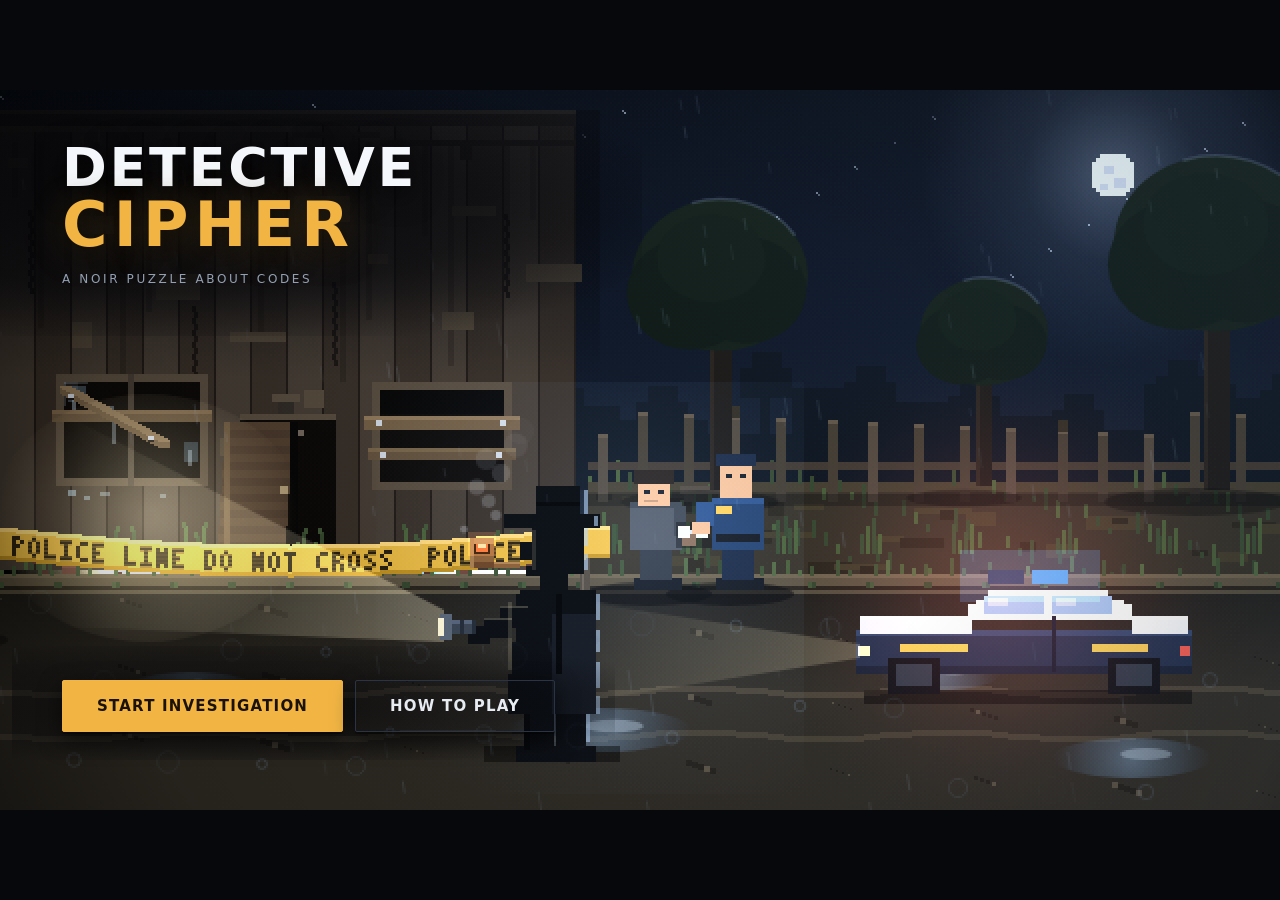
==== commit e22d5377: "bug" ====
--- a/index.html
+++ b/index.html
@@ -59,8 +59,14 @@
       <span class="p-obj" id="objective">Cari bukti &middot; 0/3</span>
       <span class="key-badge" id="key-badge">KUNCI LEMARI</span>
       <span class="guard-badge" id="guard-badge">AWAS PERANGKAP</span>
+      <span class="timer" id="hud-timer">--:--</span>
       <button class="tool-btn" id="btn-tool" title="Alat dekripsi (T)">ALAT <b>T</b></button>
       <span class="score">SKOR <b id="hud-score">1000</b></span>
+    </div>
+
+    <div class="p-quest" id="quest">
+      <div class="q-head"><span>TUGAS</span><button class="q-toggle" id="quest-toggle" title="Kecilkan / besarkan panel">&minus;</button></div>
+      <ul id="quest-steps"></ul>
     </div>
 
     <div class="p-prompt" id="prompt"><b>E</b><span id="prompt-label">Periksa</span></div>
@@ -154,11 +160,11 @@
       <div class="verdict" id="verdict-stamp">TERBUKTI</div>
       <h2 id="end-title">Kasus Selesai</h2>
       <p class="end-text" id="end-text"></p>
-      <div class="end-stats">
+      <div class="end-stats" id="end-stats">
         <div class="stat"><span>SKOR</span><b id="end-score">0</b></div>
         <div class="stat"><span>PERINGKAT</span><b id="end-rank">-</b></div>
       </div>
-      <div class="end-actions">
+      <div class="end-actions" id="end-actions">
         <button class="btn primary" id="btn-again">ULANGI KASUS</button>
       </div>
     </div>
--- a/style.css
+++ b/style.css
@@ -228,7 +228,10 @@
   font-size: 11px;
   letter-spacing: .16em;
   text-transform: uppercase;
-  color: #8d99ab;
+  color: #cfd8e6;
+  background: rgba(6,9,14,.72);
+  padding: 6px 14px;
+  border: 1px solid rgba(120,140,170,.22);
   text-shadow: 0 2px 8px rgba(0,0,0,.95);
   pointer-events: none;
   white-space: nowrap;
@@ -344,6 +347,18 @@
   background: linear-gradient(rgba(4,6,10,.92) 0%, rgba(4,6,10,.55) 70%, transparent 100%);
   pointer-events: none;
 }
+.timer {
+  font-family: var(--mono, monospace);
+  font-size: 13px; font-weight: 700; letter-spacing: .10em;
+  color: #cfd8e6;
+  padding: 4px 10px;
+  border: 1px solid rgba(120,140,170,.30);
+  border-radius: 3px;
+  background: rgba(8,11,16,.65);
+}
+.timer.low { color: #ff7a6b; border-color: rgba(255,122,107,.55); animation: tpulse 1s infinite; }
+@keyframes tpulse { 0%,100% { opacity: 1; } 50% { opacity: .45; } }
+
 .p-obj {
   font-size: 12px;
   letter-spacing: .16em;
@@ -507,6 +522,54 @@
 }
 .p-dialog.show ~ .p-keys { opacity: 0; }
 
+
+/* panel tugas di pojok kanan atas */
+.p-quest {
+  position: absolute;
+  left: 20px; top: 72px;
+  width: 248px;
+  padding: 9px 12px 10px;
+  background: rgba(8,11,17,.84);
+  border: 1px solid rgba(120,140,170,.18);
+  border-left: 2px solid var(--amber-dim);
+  border-radius: 3px;
+  pointer-events: none;
+}
+.p-quest .q-head {
+  display: flex; align-items: center; justify-content: space-between;
+  font-size: 9px; letter-spacing: .24em; text-transform: uppercase;
+  color: var(--dim); margin-bottom: 6px;
+}
+.q-toggle {
+  pointer-events: auto;
+  width: 16px; height: 16px; line-height: 1;
+  padding: 0; margin-left: 8px;
+  font-size: 12px; font-weight: 700;
+  color: var(--dim);
+  background: rgba(120,140,170,.12);
+  border: 1px solid rgba(120,140,170,.28);
+  border-radius: 3px;
+  cursor: pointer;
+}
+.q-toggle:hover { color: var(--amber); border-color: var(--amber-dim); }
+.p-quest.min { width: auto; max-width: 232px; padding: 7px 11px; }
+.p-quest.min ul li { display: none; }
+.p-quest.min ul li.now { display: flex; }
+.p-quest.min .q-head { margin-bottom: 5px; }
+.p-quest ul { list-style: none; margin: 0; padding: 0; }
+.p-quest li {
+  display: flex; gap: 7px; align-items: baseline;
+  font-size: 11px; line-height: 1.5; letter-spacing: .02em;
+  color: #4f5b6d; margin: 1px 0;
+}
+.p-quest li i { font-style: normal; flex: 0 0 10px; text-align: center; font-size: 10px; }
+.p-quest li.done { color: #4a7a5e; }
+.p-quest li.done i { color: var(--green); }
+.p-quest li.done span { text-decoration: line-through; text-decoration-color: rgba(74,122,94,.45); }
+.p-quest li.now { color: var(--amber); }
+.p-quest li.now i { color: var(--amber); }
+.p-quest li.now span { font-weight: 600; }
+
 /* =========================================================
    DESK
    ========================================================= */
@@ -693,6 +756,8 @@
   border-top: 1px solid var(--line-soft);
   border-bottom: 1px solid var(--line-soft);
 }
+.end-stats, .end-actions { transition: opacity .45s ease, transform .45s ease; }
+.end-stats.wait, .end-actions.wait { opacity: 0; transform: translateY(8px); pointer-events: none; }
 .stat span { display: block; font-size: 10px; letter-spacing: .26em; color: var(--dim); margin-bottom: 8px; }
 .stat b { font-size: 32px; color: var(--amber); }
 
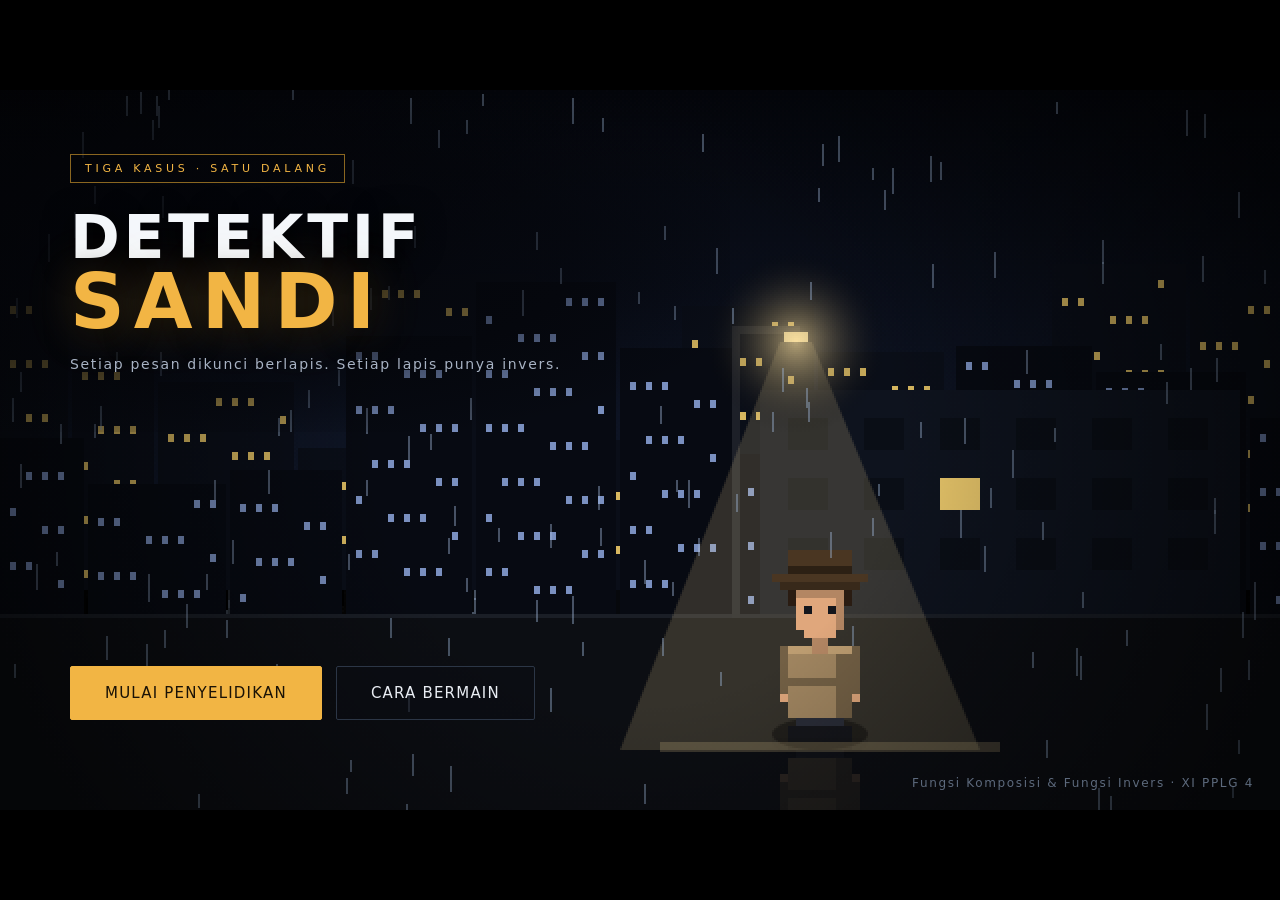
==== commit 988551b3: "update" ====
--- a/index.html
+++ b/index.html
@@ -3,227 +3,305 @@
 <head>
 <meta charset="UTF-8">
 <meta name="viewport" content="width=device-width, initial-scale=1.0">
-<title>Detektif Sandi — Rekaman 23.47</title>
+<title>Detektif Sandi</title>
 <link rel="stylesheet" href="style.css">
 </head>
 <body>
 
 <div id="stage">
 
-  <!-- ================= TITLE ================= -->
+  <!-- ================= JUDUL ================= -->
   <section class="screen active" id="scr-title">
-    <canvas id="tcv" width="640" height="360"></canvas>
+    <canvas id="tcv" class="full" width="640" height="360"></canvas>
     <div class="title-top">
-      <h1>DETECTIVE<span>CIPHER</span></h1>
-      <p class="tagline">A noir puzzle about codes</p>
+      <div class="stamp">TIGA KASUS &middot; SATU DALANG</div>
+      <h1>DETEKTIF<span>SANDI</span></h1>
+      <p class="tagline">Setiap pesan dikunci berlapis. Setiap lapis punya invers.</p>
     </div>
     <div class="title-actions">
-      <button class="btn primary big" id="btn-start">START INVESTIGATION</button>
-      <button class="btn big" id="btn-help">HOW TO PLAY</button>
-    </div>
-  </section>
-
-  <!-- ================= SELECT (jalanan + senter) ================= -->
+      <button class="btn primary big" id="btn-start">MULAI PENYELIDIKAN</button>
+      <button class="btn big" id="btn-help">CARA BERMAIN</button>
+    </div>
+    <div class="title-foot">Fungsi Komposisi &amp; Fungsi Invers &middot; XI PPLG 4</div>
+  </section>
+
+  <!-- ================= PILIH KASUS ================= -->
   <section class="screen" id="scr-select">
-    <canvas id="scv" width="640" height="360"></canvas>
-    <button class="btn tiny select-back" id="btn-select-back">&larr; MENU</button>
-    <div class="select-hint">Gerakkan lampu dengan mouse &middot; arahkan ke sosok hitam, lalu klik untuk membuka kasusnya</div>
-  </section>
-
-  <!-- ================= CUTSCENE CCTV ================= -->
-  <section class="screen" id="scr-cutscene">
-    <canvas id="ccv" width="640" height="360"></canvas>
-    <div class="cut-caption" id="cut-caption"></div>
-    <div class="cut-skip">
-      <button class="btn tiny" id="btn-cut-skip">LEWATI &raquo;</button>
-    </div>
-    <button class="btn primary" id="btn-cut-next">LANJUT &rarr;</button>
-  </section>
-
-  <!-- ================= CUTSCENE 2: PAPAN KASUS ================= -->
-  <section class="screen" id="scr-board">
-    <canvas id="bcv" width="640" height="360"></canvas>
-    <div class="cut-caption" id="board-caption"></div>
-    <div class="cut-skip">
-      <button class="btn tiny" id="btn-board-skip">LEWATI &raquo;</button>
-    </div>
-    <button class="btn primary" id="btn-board-next">TURUN KE TKP &rarr;</button>
-  </section>
-
-  <!-- ================= PLAY ================= -->
+    <canvas id="scv" class="full" width="640" height="360"></canvas>
+    <div class="select-head">
+      <button class="btn tiny" id="btn-select-back">&larr; MENU</button>
+      <h2>BERKAS KASUS</h2>
+      <span class="dim">Kasus bersambung &mdash; selesaikan berurutan</span>
+    </div>
+    <div class="case-cards" id="case-cards"></div>
+  </section>
+
+  <!-- ================= CUTSCENE ================= -->
+  <section class="screen" id="scr-cut">
+    <canvas id="ccv" class="full" width="640" height="360"></canvas>
+    <div class="cut-card" id="cut-card"></div>
+    <div class="cut-dlg" id="cut-dlg">
+      <canvas id="cd-portrait" width="40" height="40"></canvas>
+      <div class="cd-body">
+        <div class="cd-head"><span id="cd-name"></span><span id="cd-role"></span></div>
+        <div class="cd-text" id="cd-text"></div>
+        <div class="cd-next" id="cd-next">klik / spasi &#9660;</div>
+      </div>
+    </div>
+    <button class="btn tiny cut-skip" id="cut-skip">LEWATI &raquo;</button>
+  </section>
+
+  <!-- ================= MAIN ================= -->
   <section class="screen" id="scr-play">
-    <canvas id="cv" width="320" height="180"></canvas>
-
-    <div class="p-top">
-      <span class="tag" id="hud-place">TKP &middot; LAB KOMPUTER 2</span>
-      <span class="p-obj" id="objective">Cari bukti &middot; 0/3</span>
-      <span class="key-badge" id="key-badge">KUNCI LEMARI</span>
-      <span class="guard-badge" id="guard-badge">AWAS PERANGKAP</span>
-      <span class="timer" id="hud-timer">--:--</span>
-      <button class="tool-btn" id="btn-tool" title="Alat dekripsi (T)">ALAT <b>T</b></button>
-      <span class="score">SKOR <b id="hud-score">1000</b></span>
-    </div>
-
-    <div class="p-quest" id="quest">
-      <div class="q-head"><span>TUGAS</span><button class="q-toggle" id="quest-toggle" title="Kecilkan / besarkan panel">&minus;</button></div>
+    <canvas id="cv" class="full" width="320" height="180"></canvas>
+
+    <div class="hud">
+      <div class="hud-l">
+        <span class="tag" id="hud-case">KASUS</span>
+        <span class="hud-place" id="hud-place">TKP</span>
+        <span class="hud-obj" id="hud-obj"></span>
+      </div>
+      <div class="hud-r">
+        <span class="hud-traps" id="hud-traps"></span>
+        <span class="hud-timer" id="hud-timer">--:--</span>
+        <span class="hud-score">SKOR <b id="hud-score">1000</b></span>
+      </div>
+    </div>
+    <div class="hud-items" id="hud-items"></div>
+
+    <div class="hud-btns">
+      <button class="hbtn deduce" id="btn-deduce">DEDUKSI</button>
+      <button class="hbtn" id="btn-notes">CATATAN <kbd>N</kbd><em id="notes-count"></em></button>
+      <button class="hbtn" id="btn-tool">ALAT <kbd>T</kbd></button>
+      <button class="hbtn" id="btn-hint">HT <kbd>H</kbd></button>
+      <button class="hbtn icon" id="btn-mute" title="Suara (M)">&#9835;</button>
+      <button class="hbtn icon" id="btn-pause" title="Jeda (Esc)">II</button>
+    </div>
+
+    <div class="quest" id="quest">
+      <div class="q-head"><span>TUGAS</span><button id="quest-toggle" title="Kecilkan">&minus;</button></div>
       <ul id="quest-steps"></ul>
     </div>
 
-    <div class="p-prompt" id="prompt"><b>E</b><span id="prompt-label">Periksa</span></div>
-
-    <div class="p-dialog" id="dialog">
-      <div class="dlg-head"><span id="dlg-name">Monitor</span></div>
-      <div class="dlg-text" id="dlg-text"></div>
-      <div class="dlg-actions" id="dlg-actions"></div>
-    </div>
-
-    <div class="p-keys" id="p-keys">W A S D / panah untuk jalan &nbsp;&middot;&nbsp; E untuk interaksi</div>
+    <div class="banner" id="banner"></div>
+    <div class="prompt" id="prompt"><kbd>E</kbd><span id="prompt-label">Periksa</span></div>
+
+    <div class="dlg" id="dlg">
+      <canvas id="dlg-portrait" width="40" height="40"></canvas>
+      <div class="dlg-body">
+        <div class="dlg-head"><span id="dlg-name"></span><span id="dlg-role"></span></div>
+        <div class="dlg-text" id="dlg-text"></div>
+        <div class="dlg-btns" id="dlg-btns"></div>
+      </div>
+    </div>
+
+    <div class="p-keys" id="p-keys">WASD / panah: jalan &middot; Shift: lari &middot; E: periksa &middot; N: catatan &middot; T: alat dekripsi &middot; H: HT</div>
   </section>
 
   <!-- ================= ALAT DEKRIPSI ================= -->
   <section class="screen" id="scr-tool">
-    <header class="hud">
-      <div class="hud-left">
-        <span class="tag">ALAT DEKRIPSI</span>
-        <span class="hud-hint" id="tool-hint">Tempel pesan terenkripsi &amp; kuncinya, lalu jalankan</span>
-      </div>
-      <div class="hud-right">
-        <span class="score">SKOR <b id="hud-score-2">1000</b></span>
-      </div>
-    </header>
-
+    <div class="tool-head">
+      <span class="tag">ALAT DEKRIPSI</span>
+      <span class="dim">Buka lapis dari yang <b>terluar</b>: untuk c = f(g(x)), pakai f&#8315;&#185; dulu, baru g&#8315;&#185;. &nbsp;Pesan ini dikunci <b id="tool-lapis">2</b> lapis.</span>
+      <button class="btn tiny tool-back" id="btn-tool-back">&larr; KEMBALI KE TKP <kbd>Esc</kbd></button>
+    </div>
     <div class="tool-wrap">
       <div class="tool-main">
         <div class="tool-box">
-          <label class="tool-label">PESAN TERENKRIPSI
-            <button class="btn tiny tool-paste" data-target="in-msg">TEMPEL</button>
-          </label>
-          <textarea id="in-msg" class="tool-input" rows="3" spellcheck="false"
-                    placeholder="tempel deretan huruf acak yang kamu temukan..."></textarea>
-        </div>
-
+          <label>PESAN TERENKRIPSI <button class="btn tiny tool-paste" data-target="in-msg">TEMPEL</button></label>
+          <textarea id="in-msg" rows="2" spellcheck="false" placeholder="tempel pesan terenkripsi yang kamu temukan..."></textarea>
+        </div>
         <div class="tool-box">
-          <label class="tool-label">KUNCI / FUNGSI
-            <button class="btn tiny tool-paste" data-target="in-key">TEMPEL</button>
-          </label>
-          <textarea id="in-key" class="tool-input mono" rows="4" spellcheck="false"
-                    placeholder="tempel fungsinya di sini, satu fungsi per baris..."></textarea>
-        </div>
-
+          <label>KUNCI / FUNGSI <button class="btn tiny tool-paste" data-target="in-key">TEMPEL</button></label>
+          <textarea id="in-key" rows="3" spellcheck="false" class="mono" placeholder="satu fungsi per baris, mis. f(x) = 3x + 7"></textarea>
+          <div class="tool-comp" id="tool-comp"></div>
+          <div class="tool-fns" id="tool-fns"></div>
+        </div>
         <div class="tool-run">
-          <button class="btn primary" id="btn-encrypt">DEKRIPSI &rarr;</button>
+          <button class="btn primary" id="btn-decrypt">DEKRIPSI &rarr;</button>
+          <button class="btn tiny" id="btn-tool-clear">KOSONGKAN</button>
           <span class="tool-msg" id="tool-msg"></span>
         </div>
-
-        <div class="tool-out-wrap" id="tool-out-wrap">
-          <div class="tool-out-label">HASIL DEKRIPSI</div>
+        <div class="tool-out-wrap">
+          <div class="tool-out-label">HASIL</div>
           <div class="tool-out" id="tool-out">&mdash;</div>
           <div class="tool-steps" id="tool-steps"></div>
         </div>
       </div>
-
       <aside class="tool-side">
-        <div class="tool-side-head">BUKTI DITEMUKAN</div>
-        <div class="tool-ev" id="tool-evidence"></div>
+        <div class="side-head">PETUNJUK DITEMUKAN</div>
+        <div id="tool-evidence"></div>
+        <div class="side-math">
+          <b>Ingat:</b> huruf A=1 &hellip; Z=26, hasil dikembalikan ke 1&ndash;26.<br>
+          Invers f(x) = ax + b adalah f&#8315;&#185;(y) = a&#8315;&#185;(y &minus; b) mod 26, dengan a&#8315;&#185; kebalikan a modulo 26 (contoh: 3 &times; 9 = 27 &equiv; 1).
+        </div>
       </aside>
-    </div>
-
-    <div class="desk-actions">
-      <button class="btn" id="btn-tool-back">&larr; KEMBALI KE TKP</button>
-      <button class="btn primary" id="btn-tool-done" style="display:none">BUKTI COCOK &middot; LANJUT &rarr;</button>
     </div>
   </section>
 
   <!-- ================= INTEROGASI ================= -->
   <section class="screen" id="scr-interro">
-    <canvas id="icv" width="640" height="360"></canvas>
+    <canvas id="icv" class="full" width="640" height="360"></canvas>
     <div class="interro-head">
       <span class="tag">RUANG INTEROGASI</span>
-      <span class="interro-hint">Arahkan lampu ke tersangka, lalu klik untuk memilih</span>
+      <span class="dim">Sorot tersangka dengan lampu, klik untuk membaca berkasnya. Hanya satu tuduhan.</span>
     </div>
     <button class="btn tiny interro-back" id="btn-interro-back">&larr; KEMBALI KE TKP</button>
-  </section>
-
-  <!-- ================= CUTSCENE VONIS ================= -->
-  <section class="screen" id="scr-verdict">
-    <canvas id="vcv" width="640" height="360"></canvas>
-    <div class="cut-caption" id="vd-caption"></div>
-    <div class="cut-skip">
-      <button class="btn tiny" id="btn-vd-skip">LEWATI &raquo;</button>
-    </div>
-    <button class="btn primary" id="btn-vd-next">LIHAT HASIL &rarr;</button>
-  </section>
-
-  <!-- ================= END ================= -->
+    <div class="ic-card" id="ic-card">
+      <canvas id="ic-port" width="40" height="40"></canvas>
+      <div class="ic-body">
+        <h3 id="ic-name"></h3>
+        <div class="dim" id="ic-role"></div>
+        <p><b>Alibi:</b> <span id="ic-alibi"></span></p>
+        <p class="dim" id="ic-note"></p>
+        <div class="ic-btns">
+          <button class="btn" id="ic-cancel">BATAL</button>
+          <button class="btn primary" id="ic-accuse">TUDUH ORANG INI</button>
+        </div>
+      </div>
+    </div>
+  </section>
+
+  <!-- ================= AKHIR ================= -->
   <section class="screen" id="scr-end">
     <div class="end-wrap">
-      <div class="verdict" id="verdict-stamp">TERBUKTI</div>
-      <h2 id="end-title">Kasus Selesai</h2>
-      <p class="end-text" id="end-text"></p>
-      <div class="end-stats" id="end-stats">
-        <div class="stat"><span>SKOR</span><b id="end-score">0</b></div>
-        <div class="stat"><span>PERINGKAT</span><b id="end-rank">-</b></div>
-      </div>
-      <div class="end-actions" id="end-actions">
-        <button class="btn primary" id="btn-again">ULANGI KASUS</button>
-      </div>
-    </div>
-  </section>
-
-  <!-- overlay transisi fade -->
+      <div class="stamp-big" id="end-stamp">TERBUKTI</div>
+      <div class="end-kicker" id="end-kicker"></div>
+      <h2 id="end-title"></h2>
+      <p id="end-text"></p>
+      <div class="end-stats" id="end-stats"></div>
+      <div class="end-btns">
+        <button class="btn primary" id="btn-next">LANJUT &rarr;</button>
+        <button class="btn" id="btn-again">ULANGI KASUS</button>
+        <button class="btn" id="btn-menu">BERKAS KASUS</button>
+      </div>
+    </div>
+  </section>
+
+  <!-- ================= MODAL ================= -->
+  <div class="modal" id="m-case">
+    <div class="modal-card wide">
+      <div class="m-head"><span class="tag" id="cp-tag">KASUS</span><button class="m-x" id="btn-cp-close">&times;</button></div>
+      <h3 id="cp-title"></h3>
+      <div class="dim" id="cp-meta"></div>
+      <p id="cp-desc"></p>
+      <div class="m-label">PILIH TINGKAT KESULITAN</div>
+      <div class="diff-row" id="cp-diffs"></div>
+    </div>
+  </div>
+
+  <div class="modal" id="m-help">
+    <div class="modal-card wide">
+      <div class="m-head"><span class="tag">CARA BERMAIN</span><button class="m-x" id="btn-help-close">&times;</button></div>
+      <div class="help-grid">
+        <div>
+          <h4>Kontrol</h4>
+          <p><kbd>W A S D</kbd> / panah &mdash; jalan, <kbd>Shift</kbd> lari<br>
+          <kbd>E</kbd> / spasi &mdash; periksa, bicara, lanjut dialog<br>
+          <kbd>N</kbd> catatan &middot; <kbd>T</kbd> alat dekripsi &middot; <kbd>H</kbd> HT (bantuan, &minus;30)<br>
+          <kbd>Esc</kbd> jeda &middot; <kbd>M</kbd> suara</p>
+          <h4>Alur</h4>
+          <p>Tanyai saksi &rarr; cari <b>pesan terenkripsi</b> dan <b>sobekan kunci</b> &rarr; buka dengan alat dekripsi &rarr; ikuti petunjuknya sampai bukti terakhir &rarr; susun <b>deduksi</b> &rarr; tuduh pelaku.</p>
+        </div>
+        <div>
+          <h4>Matematikanya</h4>
+          <p>Pesan dikunci berlapis: <code>c = f(g(x))</code>. Huruf A=1 &hellip; Z=26, hasil selalu mod 26.</p>
+          <p>Untuk membuka, balik urutannya: lapis <b>terluar</b> dulu.<br><code>x = g&#8315;&#185;(f&#8315;&#185;(c))</code></p>
+          <p>Contoh f(x) = 3x + 7, g(x) = x + 5, sandi <b>C</b> = 3:<br>
+          f&#8315;&#185;(3) = 9(3 &minus; 7) = &minus;36 &equiv; 16<br>g&#8315;&#185;(16) = 16 &minus; 5 = 11 &rarr; <b>K</b></p>
+          <p class="dim">Urutan salah &rArr; hasilnya bukan kalimat. Karena f(g(x)) &ne; g(f(x)).</p>
+        </div>
+      </div>
+    </div>
+  </div>
+
+  <div class="modal" id="m-notes">
+    <div class="modal-card wide notes">
+      <div class="m-head">
+        <span class="tag">CATATAN DETEKTIF</span>
+        <div class="nb-tabs">
+          <button class="nb-tab on" data-tab="fakta">FAKTA</button>
+          <button class="nb-tab" data-tab="sandi">SANDI &amp; KUNCI</button>
+          <button class="nb-tab" data-tab="orang">TERSANGKA</button>
+        </div>
+        <button class="m-x" id="nb-close">&times;</button>
+      </div>
+      <div class="nb-body" id="nb-body"></div>
+    </div>
+  </div>
+
+  <div class="modal" id="m-code">
+    <div class="modal-card">
+      <div class="m-head"><span class="tag" id="code-title">GEMBOK</span></div>
+      <p id="code-desc"></p>
+      <div class="wheels" id="code-wheels"></div>
+      <div class="pz-msg" id="code-msg"></div>
+      <div class="m-foot">
+        <span class="dim">ketik angka atau klik &#9650;&#9660;</span>
+        <button class="btn" id="code-cancel">BATAL</button>
+        <button class="btn primary" id="code-ok">BUKA</button>
+      </div>
+    </div>
+  </div>
+
+  <div class="modal" id="m-switch">
+    <div class="modal-card">
+      <div class="m-head"><span class="tag" id="sw-title">PANEL</span></div>
+      <p>Nyalakan kelima sakelar (semua <b class="g">hijau</b>). Setiap tuas yang ditekan ikut membalik tuas di <b>kiri dan kanannya</b>.</p>
+      <div class="sw-row" id="sw-row"></div>
+      <div class="sw-moves dim" id="sw-moves"></div>
+      <div class="pz-msg" id="sw-msg"></div>
+      <div class="m-foot">
+        <button class="btn" id="sw-cancel">BATAL</button>
+        <button class="btn" id="sw-reset">ACAK ULANG</button>
+      </div>
+    </div>
+  </div>
+
+  <div class="modal" id="m-pick">
+    <div class="modal-card wide">
+      <div class="m-head"><span class="tag" id="pk-title">PILIH</span></div>
+      <p id="pk-desc"></p>
+      <div class="pk-opts" id="pk-opts"></div>
+      <div class="pz-msg" id="pk-msg"></div>
+      <div class="m-foot"><button class="btn" id="pk-cancel">TUTUP</button></div>
+    </div>
+  </div>
+
+  <div class="modal" id="m-deduce">
+    <div class="modal-card wide deduce">
+      <div class="m-head"><span class="tag">PAPAN DEDUKSI</span><span class="dim" id="dd-count"></span><button class="m-x" id="dd-close">&times;</button></div>
+      <h3 id="dd-q"></h3>
+      <div class="dd-opts" id="dd-opts"></div>
+      <div class="pz-msg" id="dd-msg"></div>
+      <div class="m-foot">
+        <button class="btn" id="dd-notes">BUKA CATATAN</button>
+        <button class="btn primary" id="dd-next">LANJUT &rarr;</button>
+      </div>
+    </div>
+  </div>
+
+  <div class="modal" id="m-pause">
+    <div class="modal-card">
+      <div class="m-head"><span class="tag">JEDA</span></div>
+      <p class="dim">Waktu tetap berjalan selama di TKP.</p>
+      <div class="pause-btns">
+        <button class="btn primary" id="ps-resume">LANJUTKAN</button>
+        <button class="btn" id="ps-help">CARA BERMAIN</button>
+        <button class="btn" id="ps-quit">KELUAR KE BERKAS KASUS</button>
+      </div>
+    </div>
+  </div>
+
+  <div id="toast"></div>
   <div id="fade"></div>
-
 </div>
 
-<!-- ================= MODAL ================= -->
-<div class="modal" id="modal">
-  <div class="modal-card">
-    <div class="modal-head">
-      <span class="tag" id="modal-tag">BUKTI</span>
-      <button class="modal-x" id="modal-x">&times;</button>
-    </div>
-    <h3 id="modal-title">-</h3>
-    <p id="modal-desc">-</p>
-    <div class="payload" id="modal-payload">-</div>
-    <div class="modal-foot">
-      <button class="btn primary" id="modal-ok">MENGERTI</button>
-    </div>
-  </div>
-</div>
-
-<!-- ================= POPUP KASUS ================= -->
-<div class="modal" id="case-modal">
-  <div class="modal-card">
-    <div class="modal-head">
-      <span class="tag" id="cm-tag">CASE FILE #01</span>
-      <button class="modal-x" id="cm-x">&times;</button>
-    </div>
-    <h3 id="cm-title">-</h3>
-    <p id="cm-desc">-</p>
-    <div class="cm-diff-label" id="cm-diff-wrap">PILIH TINGKAT KESULITAN</div>
-    <div class="diff-row" id="cm-diffs"></div>
-    <div class="cm-locked" id="cm-locked">Kasus ini masih dalam perancangan — segera hadir.</div>
-  </div>
-</div>
-
-<!-- ================= POPUP KONFIRMASI MODE ================= -->
-<div class="modal" id="confirm-modal">
-  <div class="modal-card">
-    <div class="modal-head">
-      <span class="tag" id="cf-tag">MODE</span>
-    </div>
-    <h3>Yakin main mode ini?</h3>
-    <p id="cf-text">-</p>
-    <div class="modal-foot split">
-      <button class="btn" id="cf-cancel">BATAL</button>
-      <button class="btn primary" id="cf-start">MULAI KASUS</button>
-    </div>
-  </div>
-</div>
-
-<div id="toast"></div>
 <div id="err"></div>
 
-<script src="game.js"></script>
+<script src="js/art.js"></script>
+<script src="js/data.js"></script>
+<script src="js/scenes.js"></script>
+<script src="js/main.js"></script>
 </body>
 </html>
--- a/style.css
+++ b/style.css
@@ -1,1032 +1,323 @@
 /* =========================================================
-   DETEKTIF SANDI — style
+   DETEKTIF SANDI — style.css  (panggung 1280x720, diskalakan)
    ========================================================= */
-
 :root {
-  --bg:        #06080c;
-  --panel:     #10141c;
-  --panel-2:   #161c27;
-  --line:      #2a3444;
-  --line-soft: #1d2531;
-  --text:      #e7ebf2;
-  --dim:       #8d99ab;
-  --amber:     #f2b544;
-  --amber-dim: #8a6620;
-  --red:       #e8564a;
-  --green:     #46c98b;
-  --blue:      #5a93d6;
+  --bg: #06080c;
+  --panel: rgba(12, 15, 22, .94);
+  --panel2: #161c27;
+  --line: #2c3646;
+  --text: #e9edf3;
+  --dim: #8f9bad;
+  --amber: #f2b544;
+  --amber-d: #8a6620;
+  --red: #e8564a;
+  --green: #46c98b;
+  --blue: #5a93d6;
+  --paper: #efe7d2;
 }
-
 * { box-sizing: border-box; margin: 0; padding: 0; }
-
-html, body {
-  width: 100%; height: 100%;
-  background: var(--bg);
-  color: var(--text);
-  font-family: "Segoe UI", system-ui, -apple-system, sans-serif;
-  overflow: hidden;
-  -webkit-font-smoothing: antialiased;
-}
-
-#stage {
-  position: absolute;
-  left: 50%; top: 50%;
-  width: 1280px; height: 720px;
-  margin-left: -640px; margin-top: -360px;
-  transform-origin: center center;
-  background:
-    radial-gradient(1200px 600px at 50% -10%, #141b26 0%, transparent 70%),
-    var(--bg);
-  overflow: hidden;
-}
-
-/* ---------- screens ---------- */
-.screen {
-  position: absolute; inset: 0;
-  display: none;
-  flex-direction: column;
-}
-.screen.active { display: flex; }
-
-/* ---------- buttons ---------- */
-.btn {
-  font-family: inherit;
-  font-size: 14px;
-  font-weight: 600;
-  letter-spacing: .08em;
-  text-transform: uppercase;
-  color: var(--text);
-  background: transparent;
-  border: 1px solid var(--line);
-  padding: 12px 20px;
-  cursor: pointer;
-  transition: border-color .15s, background .15s, color .15s, transform .08s;
-  border-radius: 2px;
-}
+html, body { width: 100%; height: 100%; background: #000; color: var(--text); overflow: hidden;
+  font-family: "Segoe UI", system-ui, -apple-system, sans-serif; -webkit-font-smoothing: antialiased; }
+#stage { position: absolute; left: 50%; top: 50%; width: 1280px; height: 720px; margin: -360px 0 0 -640px;
+  background: var(--bg); overflow: hidden; transform-origin: center center; }
+canvas.full { position: absolute; left: 0; top: 0; width: 1280px; height: 720px; image-rendering: pixelated; image-rendering: crisp-edges; display: block; }
+.screen { position: absolute; inset: 0; display: none; }
+.screen.active { display: block; }
+.dim { color: var(--dim); }
+b.g { color: var(--green); }
+kbd { display: inline-block; font: 700 11px/1 Consolas, monospace; padding: 3px 5px; border: 1px solid #4a5568; border-bottom-width: 2px; border-radius: 3px; background: #1a2130; color: #e9edf3; vertical-align: 1px; }
+code { font-family: Consolas, monospace; background: rgba(242,181,68,.12); color: #ffd98a; padding: 1px 6px; border-radius: 2px; }
+
+/* ---------- tombol ---------- */
+.btn { font: 600 14px/1 inherit; font-family: inherit; letter-spacing: .08em; text-transform: uppercase; color: var(--text);
+  background: rgba(10,13,19,.6); border: 1px solid var(--line); padding: 12px 20px; cursor: pointer; border-radius: 2px;
+  transition: border-color .15s, background .15s, color .15s, transform .08s; }
 .btn:hover:not(:disabled) { border-color: var(--amber); color: var(--amber); }
 .btn:active:not(:disabled) { transform: translateY(1px); }
-.btn:disabled { opacity: .32; cursor: not-allowed; }
-
+.btn:disabled { opacity: .3; cursor: not-allowed; }
 .btn.primary { background: var(--amber); border-color: var(--amber); color: #1a1206; }
-.btn.primary:hover:not(:disabled) { background: #ffc95c; border-color: #ffc95c; color: #1a1206; }
-.btn.big { padding: 16px 34px; font-size: 15px; }
-.btn.tiny { padding: 6px 12px; font-size: 13px; }
-.btn.warn { border-color: #5c4320; color: #d8a94a; }
-.btn.warn:hover:not(:disabled) { border-color: var(--amber); color: var(--amber); }
-
-/* ---------- title (noir scene) ---------- */
-#scr-title { align-items: stretch; justify-content: flex-start; }
-
-#tcv {
-  position: absolute;
-  left: 0; top: 0;
-  width: 1280px; height: 720px;
-  image-rendering: pixelated;
-  display: block;
-}
-
-.title-top {
-  position: absolute;
-  left: 62px; top: 52px;
-  width: 460px;
-  z-index: 3;
-}
-.title-top::before {
-  content: "";
-  position: absolute;
-  left: -80px; top: -60px; right: -120px; bottom: -50px;
-  background: radial-gradient(ellipse at 30% 50%, rgba(4,5,9,.80) 0%, rgba(4,5,9,.55) 46%, rgba(4,5,9,0) 80%);
-  z-index: -1;
-  pointer-events: none;
-}
-
-.stamp {
-  display: inline-block;
-  font-size: 10px;
-  letter-spacing: .34em;
-  color: var(--amber);
-  border: 1px solid var(--amber-dim);
-  padding: 6px 12px 6px 16px;
-  margin-bottom: 24px;
-  background: rgba(6,8,12,.5);
-}
-
-.title-top h1 {
-  font-size: 54px;
-  font-weight: 800;
-  letter-spacing: .05em;
-  line-height: .98;
-  color: #f4f7fb;
-  text-shadow: 0 6px 30px rgba(0,0,0,.9);
-}
-.title-top h1 span {
-  display: block;
-  color: var(--amber);
-  font-size: 62px;
-  letter-spacing: .1em;
-  text-shadow: 0 0 46px rgba(242,181,68,.28), 0 6px 30px rgba(0,0,0,.9);
-}
-
-.title-top .tagline {
-  margin-top: 16px;
-  font-size: 12px;
-  letter-spacing: .22em;
-  color: #93a0b2;
-  text-transform: uppercase;
-}
-
-.title-actions {
-  position: absolute;
-  left: 62px; bottom: 78px;
-  display: flex;
-  gap: 12px;
-  flex-wrap: wrap;
-  z-index: 3;
-}
-.title-actions::before {
-  content: "";
-  position: absolute;
-  left: -50px; top: -34px; right: -60px; bottom: -28px;
-  background: radial-gradient(ellipse at 40% 50%, rgba(4,5,9,.66) 0%, rgba(4,5,9,.34) 58%, rgba(4,5,9,0) 86%);
-  z-index: -1;
-  pointer-events: none;
-}
-
-.title-actions .btn {
-  box-shadow: 0 8px 22px rgba(0,0,0,.60), 0 2px 0 rgba(0,0,0,.35);
-}
-
-.title-credit {
-  position: absolute;
-  left: 64px; bottom: 32px;
-  font-size: 11px;
-  letter-spacing: .2em;
-  color: #9aa6b8;
-  z-index: 3;
-  text-shadow: 0 2px 8px rgba(0,0,0,.95);
-}
-
-/* ---------- brief ---------- */
-#scr-brief { align-items: center; justify-content: center; }
-
-.doc {
-  width: 760px;
-  background: var(--panel);
-  border: 1px solid var(--line);
-  padding: 38px 44px 30px;
-  position: relative;
-}
-.doc::before {
-  content: "";
-  position: absolute; left: 0; top: 0; bottom: 0; width: 3px;
-  background: var(--amber);
-}
-.doc-head { display: flex; justify-content: space-between; align-items: center; margin-bottom: 18px; }
-
-.tag {
-  font-size: 10px;
-  letter-spacing: .26em;
-  color: var(--amber);
-  border: 1px solid var(--amber-dim);
-  padding: 5px 10px 5px 12px;
-}
-.tag.ghost { color: var(--dim); border-color: var(--line); }
-
-.doc h2 { font-size: 34px; font-weight: 700; margin-bottom: 22px; }
-.doc-body p { font-size: 15px; line-height: 1.85; color: #c3ccda; margin-bottom: 14px; }
-.doc-body p strong { color: var(--amber); font-weight: 600; }
-.doc-body p em { color: #e7ebf2; font-style: normal; font-family: Consolas, monospace; }
-
-.doc-foot {
-  margin-top: 26px; padding-top: 20px;
-  border-top: 1px solid var(--line-soft);
-  display: flex; justify-content: space-between;
-}
-
-/* ---------- select: jalanan malam + senter ---------- */
-#scr-select { background: #04060a; }
-
-#scv {
-  position: absolute;
-  left: 0; top: 0;
-  width: 1280px; height: 720px;
-  image-rendering: pixelated;
-  display: block;
-  cursor: none;
-}
-
-.select-back {
-  position: absolute;
-  left: 24px; top: 20px;
-  background: rgba(6,10,16,.6);
-}
-
-.select-hint {
-  position: absolute;
-  left: 50%; bottom: 18px;
-  transform: translateX(-50%);
-  font-size: 11px;
-  letter-spacing: .16em;
-  text-transform: uppercase;
-  color: #cfd8e6;
-  background: rgba(6,9,14,.72);
-  padding: 6px 14px;
-  border: 1px solid rgba(120,140,170,.22);
-  text-shadow: 0 2px 8px rgba(0,0,0,.95);
-  pointer-events: none;
-  white-space: nowrap;
-}
-
-/* ---------- cutscene CCTV & papan kasus ---------- */
-#scr-cutscene, #scr-board { background: #040604; }
-
-#ccv, #bcv {
-  position: absolute;
-  left: 0; top: 0;
-  width: 1280px; height: 720px;
-  image-rendering: pixelated;
-  display: block;
-}
-
-.cut-caption {
-  position: absolute;
-  left: 50%; bottom: 104px;
-  transform: translateX(-50%);
-  width: 940px;
-  text-align: center;
-  font-family: Consolas, monospace;
-  font-size: 16px;
-  line-height: 1.75;
-  letter-spacing: .04em;
-  color: #d9e4d9;
-  text-shadow: 0 2px 10px rgba(0,0,0,.95), 0 0 3px rgba(0,0,0,1);
-  min-height: 56px;
-  pointer-events: none;
-}
-
-.cut-skip {
-  position: absolute;
-  right: 24px; top: 20px;
-}
-.cut-skip .btn { background: rgba(6,10,6,.6); }
-
-#btn-cut-next, #btn-board-next {
-  position: absolute;
-  left: 50%; bottom: 36px;
-  transform: translateX(-50%);
-  display: none;
-  box-shadow: 0 8px 22px rgba(0,0,0,.6);
-}
-
-/* ---------- popup kasus & konfirmasi ---------- */
-.modal-foot.split { justify-content: space-between; }
-
-.cm-diff-label {
-  font-size: 10px;
-  letter-spacing: .22em;
-  color: var(--dim);
-  margin-bottom: 10px;
-}
-#case-modal .diff-row .btn { flex: 1; }
-
-.cm-locked {
-  display: none;
-  font-size: 13px;
-  line-height: 1.6;
-  color: #d8a94a;
-  border: 1px dashed var(--amber-dim);
-  padding: 12px 14px;
-}
-
-/* ---------- derive g(x) di formula bar (HARD) ---------- */
-.fx.derive { border-color: var(--amber-dim); }
-.fx.derive input {
-  width: 38px;
-  font-family: Consolas, monospace;
-  font-size: 13px; font-weight: 700;
-  text-align: center;
-  color: var(--text);
-  background: #0a0e14;
-  border: 1px solid var(--line);
-  border-radius: 2px;
-  padding: 3px 2px;
-  outline: none;
-  transition: border-color .12s;
-}
-.fx.derive input:focus { border-color: var(--amber); }
-.fx.derive input.ok { border-color: var(--green); color: var(--green); }
-.fx.derive input.bad { border-color: var(--red); color: var(--red); }
-.fx .derive-note { color: #5f6b7d; margin-left: 8px; font-size: 11px; }
-
-/* ---------- baris tombol tingkat (dipakai popup kasus) ---------- */
-.diff-row { display: flex; gap: 8px; }
-.diff-row .btn { padding: 10px 6px; font-size: 12px; }
-
-/* =========================================================
-   PLAY  (canvas pixel art)
-   ========================================================= */
-#scr-play { position: absolute; }
-
-#cv {
-  position: absolute;
-  left: 0; top: 0;
-  width: 1280px; height: 720px;
-  image-rendering: pixelated;
-  image-rendering: crisp-edges;
-  display: block;
-}
-
-.p-top {
-  position: absolute;
-  left: 0; right: 0; top: 0;
-  height: 62px;
-  display: flex;
-  align-items: center;
-  gap: 18px;
-  padding: 0 24px;
-  background: linear-gradient(rgba(4,6,10,.92) 0%, rgba(4,6,10,.55) 70%, transparent 100%);
-  pointer-events: none;
-}
-.timer {
-  font-family: var(--mono, monospace);
-  font-size: 13px; font-weight: 700; letter-spacing: .10em;
-  color: #cfd8e6;
-  padding: 4px 10px;
-  border: 1px solid rgba(120,140,170,.30);
-  border-radius: 3px;
-  background: rgba(8,11,16,.65);
-}
-.timer.low { color: #ff7a6b; border-color: rgba(255,122,107,.55); animation: tpulse 1s infinite; }
-@keyframes tpulse { 0%,100% { opacity: 1; } 50% { opacity: .45; } }
-
-.p-obj {
-  font-size: 12px;
-  letter-spacing: .16em;
-  color: #9aa6b8;
-  border-left: 1px solid var(--line);
-  padding-left: 18px;
-}
-.p-obj b { color: var(--amber); }
-
-.key-badge {
-  display: none;
-  align-items: center;
-  gap: 7px;
-  font-size: 10px;
-  font-weight: 700;
-  letter-spacing: .2em;
-  color: #1a1206;
-  background: var(--amber);
-  padding: 5px 11px 5px 9px;
-  animation: keyPop .25s ease-out;
-}
-.key-badge.show { display: inline-flex; }
-.key-badge::before {
-  content: "";
-  width: 6px; height: 6px;
-  background: #1a1206;
-  transform: rotate(45deg);
-}
-@keyframes keyPop {
-  from { transform: scale(.7); opacity: 0; }
-  to   { transform: scale(1);  opacity: 1; }
-}
-
-/* badge penjaga — hanya muncul di mode yang ada patrolinya */
-.guard-badge {
-  display: none;
-  align-items: center;
-  gap: 7px;
-  font-size: 10px;
-  font-weight: 700;
-  letter-spacing: .18em;
-  color: #cddcef;
-  background: rgba(29,47,77,.85);
-  border: 1px solid #2a456d;
-  padding: 5px 11px 5px 9px;
-}
-.guard-badge.show { display: inline-flex; }
-.guard-badge::before {
-  content: "";
-  width: 6px; height: 6px;
-  border-radius: 50%;
-  background: #5a93d6;
-  box-shadow: 0 0 6px rgba(90,147,214,.9);
-  animation: guardPulse 1.6s ease-in-out infinite;
-}
-.guard-badge.alert {
-  color: #ffd0c8;
-  background: rgba(90,32,28,.85);
-  border-color: #7a3a34;
-}
-.guard-badge.alert::before { background: var(--red); box-shadow: 0 0 8px rgba(232,86,74,.95); }
-@keyframes guardPulse {
-  0%, 100% { opacity: .45; }
-  50%      { opacity: 1; }
-}
-.tool-btn {
-  pointer-events: auto;
-  font-family: inherit;
-  font-size: 11px;
-  font-weight: 700;
-  letter-spacing: .16em;
-  color: #1a1206;
-  background: var(--amber);
-  border: none;
-  padding: 6px 12px 6px 10px;
-  cursor: pointer;
-  margin-left: auto;
-}
-.tool-btn b {
-  background: #1a1206;
-  color: var(--amber);
-  padding: 1px 5px;
-  margin-left: 6px;
-}
-.tool-btn:hover { background: #ffc95c; }
-
-.p-top .score { margin-left: 0; }
-.score { font-size: 11px; letter-spacing: .18em; color: var(--dim); }
-.score b { color: var(--amber); font-size: 17px; letter-spacing: .04em; margin-left: 6px; }
-
-/* interaction prompt */
-.p-prompt {
-  position: absolute;
-  left: 50%; bottom: 128px;
-  transform: translateX(-50%) translateY(8px);
-  display: flex; align-items: center; gap: 10px;
-  background: rgba(8,11,16,.92);
-  border: 1px solid var(--amber-dim);
-  padding: 8px 16px 8px 8px;
-  opacity: 0;
-  transition: opacity .12s, transform .12s;
-  pointer-events: none;
-}
-.p-prompt.show { opacity: 1; transform: translateX(-50%) translateY(0); }
-.p-prompt b {
-  display: inline-flex;
-  align-items: center; justify-content: center;
-  width: 26px; height: 26px;
-  background: var(--amber);
-  color: #1a1206;
-  font-size: 14px; font-weight: 800;
-}
-.p-prompt span { font-size: 13px; letter-spacing: .1em; color: #d6dfeb; text-transform: uppercase; }
-
-/* dialogue */
-.p-dialog {
-  position: absolute;
-  left: 50%; bottom: 28px;
-  width: 880px;
-  transform: translateX(-50%) translateY(16px);
-  background: rgba(9,12,18,.97);
-  border: 1px solid var(--line);
-  border-left: 4px solid var(--amber);
-  padding: 16px 22px 18px;
-  display: none;
-  box-shadow: 0 18px 50px rgba(0,0,0,.6);
-}
-.p-dialog.show { display: block; animation: dlgIn .16s ease-out; }
-@keyframes dlgIn {
-  from { opacity: 0; transform: translateX(-50%) translateY(22px); }
-  to   { opacity: 1; transform: translateX(-50%) translateY(0); }
-}
-
-.dlg-head { margin-bottom: 8px; }
-.dlg-head span {
-  font-size: 11px; letter-spacing: .26em; text-transform: uppercase;
-  color: var(--amber);
-}
-.dlg-text {
-  font-size: 15px;
-  line-height: 1.7;
-  color: #c9d3e0;
-  min-height: 46px;
-}
-.dlg-text code {
-  font-family: Consolas, monospace;
-  color: var(--amber);
-  font-size: 17px;
-  letter-spacing: .14em;
-}
-.dlg-actions { margin-top: 14px; display: flex; gap: 10px; flex-wrap: wrap; }
-.dlg-actions .btn { padding: 9px 16px; font-size: 12px; }
-
-.p-keys {
-  position: absolute;
-  left: 24px; bottom: 18px;
-  font-size: 11px;
-  letter-spacing: .1em;
-  color: #4e5a6b;
-  pointer-events: none;
-}
-.p-dialog.show ~ .p-keys { opacity: 0; }
-
-
-/* panel tugas di pojok kanan atas */
-.p-quest {
-  position: absolute;
-  left: 20px; top: 72px;
-  width: 248px;
-  padding: 9px 12px 10px;
-  background: rgba(8,11,17,.84);
-  border: 1px solid rgba(120,140,170,.18);
-  border-left: 2px solid var(--amber-dim);
-  border-radius: 3px;
-  pointer-events: none;
-}
-.p-quest .q-head {
-  display: flex; align-items: center; justify-content: space-between;
-  font-size: 9px; letter-spacing: .24em; text-transform: uppercase;
-  color: var(--dim); margin-bottom: 6px;
-}
-.q-toggle {
-  pointer-events: auto;
-  width: 16px; height: 16px; line-height: 1;
-  padding: 0; margin-left: 8px;
-  font-size: 12px; font-weight: 700;
-  color: var(--dim);
-  background: rgba(120,140,170,.12);
-  border: 1px solid rgba(120,140,170,.28);
-  border-radius: 3px;
-  cursor: pointer;
-}
-.q-toggle:hover { color: var(--amber); border-color: var(--amber-dim); }
-.p-quest.min { width: auto; max-width: 232px; padding: 7px 11px; }
-.p-quest.min ul li { display: none; }
-.p-quest.min ul li.now { display: flex; }
-.p-quest.min .q-head { margin-bottom: 5px; }
-.p-quest ul { list-style: none; margin: 0; padding: 0; }
-.p-quest li {
-  display: flex; gap: 7px; align-items: baseline;
-  font-size: 11px; line-height: 1.5; letter-spacing: .02em;
-  color: #4f5b6d; margin: 1px 0;
-}
-.p-quest li i { font-style: normal; flex: 0 0 10px; text-align: center; font-size: 10px; }
-.p-quest li.done { color: #4a7a5e; }
-.p-quest li.done i { color: var(--green); }
-.p-quest li.done span { text-decoration: line-through; text-decoration-color: rgba(74,122,94,.45); }
-.p-quest li.now { color: var(--amber); }
-.p-quest li.now i { color: var(--amber); }
-.p-quest li.now span { font-weight: 600; }
-
-/* =========================================================
-   DESK
-   ========================================================= */
-.hud {
-  height: 58px;
-  flex: 0 0 58px;
-  display: flex;
-  align-items: center;
-  justify-content: space-between;
-  padding: 0 22px;
-  border-bottom: 1px solid var(--line-soft);
-  background: rgba(10,13,19,.7);
-}
-.hud-left { display: flex; align-items: center; gap: 16px; }
-.hud-hint { font-size: 12px; color: #5f6b7d; }
-.hud-right { display: flex; align-items: center; gap: 14px; }
-
-.formula-bar {
-  flex: 0 0 auto;
-  display: flex;
-  gap: 10px;
-  padding: 14px 22px;
-  border-bottom: 1px solid var(--line-soft);
-  background: rgba(16,20,28,.6);
-  flex-wrap: wrap;
-}
-.fx {
-  font-family: Consolas, monospace;
-  font-size: 13px;
-  color: #c3ccda;
-  border: 1px solid var(--line-soft);
-  padding: 7px 13px;
-  background: #0d1118;
-}
-.fx b { color: var(--amber); font-weight: 700; }
-.fx.inv { color: #9fd0ff; border-color: #22384f; }
-.fx.inv b { color: #7fb8ee; }
-.fx.locked { color: #4e5a6b; }
-.fx.locked span { color: #3d4655; }
-.fx.note {
-  margin-left: auto;
-  border-color: var(--amber-dim);
-  color: var(--amber);
-  font-size: 12px;
-}
-
-.cipher-wrap {
-  flex: 1;
-  display: flex;
-  flex-direction: column;
-  align-items: center;
-  justify-content: center;
-  padding: 8px 20px;
-  min-height: 0;
-}
-.cipher-label { font-size: 10px; letter-spacing: .3em; color: var(--dim); margin-bottom: 14px; }
-.cipher-label.locked { color: #5c3a34; }
-
-.cells { display: flex; gap: 7px; align-items: flex-start; justify-content: center; }
-
-.cell { width: 78px; display: flex; flex-direction: column; align-items: center; gap: 6px; }
-.cell.gap { width: 26px; }
-
-.ciph {
-  font-family: Consolas, monospace;
-  font-size: 26px; font-weight: 700;
-  color: var(--amber);
-  letter-spacing: .06em; line-height: 1;
-  padding: 4px 0 2px;
-}
-
-.fld { position: relative; width: 100%; }
-.fld .lbl {
-  position: absolute; left: 5px; top: 3px;
-  font-size: 9px; letter-spacing: .06em; color: #5f6b7d;
-  pointer-events: none;
-  font-family: Consolas, monospace;
-}
-.cell input {
-  width: 100%;
-  font-family: Consolas, monospace;
-  font-size: 19px; font-weight: 700;
-  text-align: center;
-  color: var(--text);
-  background: #0a0e14;
-  border: 1px solid var(--line);
-  border-radius: 2px;
-  padding: 15px 2px 5px;
-  outline: none;
-  transition: border-color .12s, background .12s;
-}
-.cell input:focus { border-color: var(--amber); background: #12171f; box-shadow: 0 0 0 2px rgba(242,181,68,.14); }
-.cell input:disabled { opacity: .4; cursor: not-allowed; }
-.cell input.ok  { border-color: var(--green); color: var(--green); background: rgba(70,201,139,.07); }
-.cell input.bad { border-color: var(--red);   color: var(--red);   background: rgba(232,86,74,.07); }
-
-.work {
-  flex: 0 0 112px;
-  margin: 0 22px 12px;
-  border: 1px solid var(--line-soft);
-  background: #0a0e14;
-  padding: 12px 16px;
-  font-family: Consolas, monospace;
-  font-size: 13px;
-  line-height: 1.9;
-  color: #b9c4d4;
-  overflow: hidden;
-}
-.work .step { display: flex; gap: 10px; }
-.work .step i { color: #5f6b7d; font-style: normal; flex: 0 0 auto; }
-.work b { color: var(--amber); }
-.work .work-idle { color: #4e5a6b; font-family: "Segoe UI", sans-serif; font-size: 12px; }
-
-.desk-actions { flex: 0 0 auto; display: flex; gap: 12px; padding: 0 22px 18px; }
-.desk-actions .primary { margin-left: auto; }
-
-/* =========================================================
-   ACCUSE
-   ========================================================= */
-.accuse-wrap {
-  flex: 1;
-  display: flex; flex-direction: column;
-  align-items: center; justify-content: center;
-  padding: 24px 40px 30px;
-}
-.accuse-wrap h2 { font-size: 26px; font-weight: 700; letter-spacing: .04em; margin-bottom: 26px; }
-.cards { display: flex; gap: 20px; }
-
-.card {
-  width: 300px;
-  border: 1px solid var(--line);
-  background: var(--panel);
-  padding: 22px 20px;
-  cursor: pointer;
-  transition: border-color .15s, background .15s, transform .12s;
-  text-align: left;
-  font-family: inherit;
-  color: var(--text);
-}
-.card:hover { border-color: var(--amber); background: #171d28; transform: translateY(-3px); }
-
-.avatar {
-  width: 54px; height: 54px;
-  border: 1px solid var(--amber-dim);
-  border-radius: 50%;
-  display: flex; align-items: center; justify-content: center;
-  font-family: Consolas, monospace;
-  font-size: 19px; font-weight: 700; color: var(--amber);
-  margin-bottom: 16px;
-}
-.card h4 { font-size: 17px; font-weight: 700; margin-bottom: 3px; }
-.card .role { font-size: 11px; letter-spacing: .16em; color: var(--dim); text-transform: uppercase; margin-bottom: 14px; }
-.card .alibi { font-size: 12.5px; line-height: 1.65; color: #a9b4c4; }
-.card .note {
-  margin-top: 12px; padding-top: 12px;
-  border-top: 1px solid var(--line-soft);
-  font-size: 12px; line-height: 1.6; color: #d8a94a;
-}
-.accuse-foot { margin-top: 26px; }
-
-/* =========================================================
-   END
-   ========================================================= */
-#scr-end { align-items: center; justify-content: center; }
-.end-wrap { text-align: center; width: 640px; }
-
-.verdict {
-  display: inline-block;
-  font-size: 13px; font-weight: 800; letter-spacing: .34em;
-  color: var(--green);
-  border: 2px solid var(--green);
-  padding: 9px 22px 9px 26px;
-  transform: rotate(-3deg);
-  margin-bottom: 26px;
-}
-.verdict.bad { color: var(--red); border-color: var(--red); }
-
-#scr-end h2 { font-size: 40px; font-weight: 800; margin-bottom: 16px; }
-.end-text { font-size: 15px; line-height: 1.8; color: #b9c4d4; }
-
-.end-stats {
-  display: flex; justify-content: center; gap: 60px;
-  margin: 34px 0 30px; padding: 22px 0;
-  border-top: 1px solid var(--line-soft);
-  border-bottom: 1px solid var(--line-soft);
-}
-.end-stats, .end-actions { transition: opacity .45s ease, transform .45s ease; }
-.end-stats.wait, .end-actions.wait { opacity: 0; transform: translateY(8px); pointer-events: none; }
-.stat span { display: block; font-size: 10px; letter-spacing: .26em; color: var(--dim); margin-bottom: 8px; }
-.stat b { font-size: 32px; color: var(--amber); }
-
-/* ---------- overlay transisi fade ---------- */
-#fade {
-  position: absolute; inset: 0;
-  background: #000;
-  opacity: 0;
-  pointer-events: none;
-  transition: opacity .35s ease;
-  z-index: 90;
-}
-#fade.show { opacity: 1; pointer-events: all; }
-
-/* =========================================================
-   MODAL / TOAST / ERR
-   ========================================================= */
-.modal {
-  position: absolute; inset: 0;
-  background: rgba(3,5,8,.86);
-  display: none;
-  align-items: center; justify-content: center;
-  z-index: 60;
-}
+.btn.primary:hover:not(:disabled) { background: #ffc95c; color: #1a1206; }
+.btn.big { padding: 17px 34px; font-size: 15px; }
+.btn.tiny { padding: 6px 11px; font-size: 12px; }
+.btn i { font-style: normal; display: inline-block; min-width: 18px; margin-right: 8px; padding: 2px 4px; border: 1px solid currentColor; font-size: 10px; opacity: .7; }
+.tag { display: inline-block; font-size: 11px; font-weight: 700; letter-spacing: .26em; color: var(--amber); border: 1px solid var(--amber-d); padding: 6px 12px; background: rgba(6,8,12,.7); }
+
+/* ---------- judul ---------- */
+.title-top { position: absolute; left: 70px; top: 64px; width: 520px; z-index: 2; }
+.title-top::before { content: ""; position: absolute; left: -90px; top: -70px; right: -140px; bottom: -60px; z-index: -1;
+  background: radial-gradient(ellipse at 30% 50%, rgba(3,4,8,.85) 0%, rgba(3,4,8,.5) 50%, rgba(3,4,8,0) 80%); }
+.stamp { display: inline-block; font-size: 11px; letter-spacing: .34em; color: var(--amber); border: 1px solid var(--amber-d); padding: 7px 14px; margin-bottom: 26px; }
+.title-top h1 { font-size: 60px; font-weight: 800; letter-spacing: .06em; line-height: .95; color: #f4f7fb; text-shadow: 0 6px 30px #000; }
+.title-top h1 span { display: block; color: var(--amber); font-size: 76px; letter-spacing: .12em; text-shadow: 0 0 50px rgba(242,181,68,.3), 0 6px 30px #000; }
+.tagline { margin-top: 18px; font-size: 14px; letter-spacing: .12em; color: #a8b3c4; }
+.title-actions { position: absolute; left: 70px; bottom: 90px; display: flex; gap: 14px; z-index: 2; }
+.title-foot { position: absolute; right: 26px; bottom: 20px; font-size: 12px; letter-spacing: .14em; color: #5d6a7d; }
+
+/* ---------- pilih kasus ---------- */
+.select-head { position: absolute; left: 60px; right: 60px; top: 38px; display: flex; align-items: center; gap: 22px; z-index: 2; }
+.select-head h2 { font-size: 26px; letter-spacing: .3em; color: var(--paper); text-shadow: 0 3px 12px #000; }
+.case-cards { position: absolute; left: 60px; right: 60px; top: 120px; bottom: 60px; display: grid; grid-template-columns: repeat(3, 1fr); gap: 34px; z-index: 2; }
+.case-card { position: relative; display: flex; flex-direction: column; justify-content: flex-start; text-align: left; font-family: inherit; cursor: pointer; border: 0; padding: 54px 28px 26px;
+  background: linear-gradient(180deg, #e9dcb8 0%, #d8c79c 100%); color: #2a2014; border-radius: 3px 3px 4px 4px;
+  box-shadow: 0 18px 40px rgba(0,0,0,.6), inset 0 0 0 1px rgba(90,60,20,.25); transition: transform .18s, box-shadow .18s; }
+.case-card:nth-child(1) { transform: rotate(-1.6deg); }
+.case-card:nth-child(2) { transform: rotate(.8deg) translateY(10px); }
+.case-card:nth-child(3) { transform: rotate(-.6deg); }
+.case-card:hover:not(.locked) { transform: translateY(-10px) rotate(0); box-shadow: 0 30px 60px rgba(0,0,0,.7), 0 0 0 2px var(--amber); }
+.case-card.locked { filter: grayscale(.8) brightness(.55); cursor: not-allowed; }
+.cc-tab { position: absolute; left: 22px; top: -14px; background: #c9b27c; padding: 8px 16px; font-size: 12px; font-weight: 800; letter-spacing: .25em; border-radius: 3px 3px 0 0; color: #3a2a14; }
+.cc-title { font-size: 26px; font-weight: 800; line-height: 1.1; margin-bottom: 8px; }
+.cc-crime { font-size: 12px; letter-spacing: .14em; text-transform: uppercase; color: #8a2a20; font-weight: 700; margin-bottom: 18px; }
+.case-card p { font-size: 15px; line-height: 1.55; color: #3e3220; }
+.cc-best { position: absolute; left: 28px; bottom: 20px; display: flex; gap: 8px; }
+.cc-best span { font-size: 11px; font-weight: 700; padding: 3px 7px; border: 1px solid #8a6a3a; color: #5a4020; }
+.cc-stamp { position: absolute; right: 18px; top: 22px; transform: rotate(9deg); border: 3px solid #b8352a; color: #b8352a; font-weight: 900; letter-spacing: .2em; padding: 6px 12px; font-size: 16px; opacity: .85; }
+.cc-lock { position: absolute; right: 24px; top: 20px; font-size: 30px; }
+
+/* ---------- cutscene ---------- */
+.cut-card { position: absolute; inset: 0; display: flex; flex-direction: column; align-items: center; justify-content: center; opacity: 0; transition: opacity .6s; pointer-events: none; }
+.cut-card.show { opacity: 1; }
+.cut-card .cc-k { font-size: 14px; letter-spacing: .5em; color: var(--amber); margin-bottom: 18px; }
+.cut-card h2 { font-size: 64px; font-weight: 800; letter-spacing: .04em; color: #f4f7fb; text-shadow: 0 0 40px rgba(242,181,68,.2); }
+.cut-card p { margin-top: 18px; font-size: 16px; letter-spacing: .2em; color: var(--dim); }
+.cut-dlg { position: absolute; left: 110px; right: 110px; bottom: 34px; min-height: 150px; display: flex; gap: 22px; padding: 22px 26px;
+  background: var(--panel); border: 1px solid var(--line); border-left: 3px solid var(--amber); opacity: 0; transform: translateY(10px); transition: opacity .2s, transform .2s; }
+.cut-dlg.show { opacity: 1; transform: none; }
+.cut-dlg canvas { width: 104px; height: 104px; image-rendering: pixelated; background: #1b2230; border: 1px solid var(--line); flex: none; }
+.cut-dlg.narr canvas { display: none; }
+.cut-dlg.narr { border-left-color: #5d6a7d; }
+.cut-dlg.narr .cd-text { font-style: italic; color: #cfd6e0; }
+.cd-body { flex: 1; position: relative; }
+.cd-head { display: flex; gap: 12px; align-items: baseline; margin-bottom: 10px; }
+#cd-name { font-size: 15px; font-weight: 800; letter-spacing: .12em; color: var(--amber); text-transform: uppercase; }
+#cd-role { font-size: 12px; color: var(--dim); letter-spacing: .08em; }
+.cd-text { font-size: 20px; line-height: 1.55; color: var(--text); }
+.cd-text b { color: #ffd98a; }
+.cd-next { position: absolute; right: 0; bottom: -8px; font-size: 11px; letter-spacing: .2em; color: var(--dim); opacity: 0; animation: bob 1s infinite; }
+.cut-skip { position: absolute; right: 24px; top: 22px; }
+@keyframes bob { 50% { transform: translateY(3px); } }
+
+/* ---------- HUD main ---------- */
+.hud { position: absolute; left: 0; right: 0; top: 0; height: 58px; display: flex; justify-content: space-between; align-items: center; padding: 0 22px;
+  background: linear-gradient(180deg, rgba(3,4,8,.92), rgba(3,4,8,0)); z-index: 3; pointer-events: none; }
+.hud-l, .hud-r { display: flex; align-items: center; gap: 16px; }
+.hud-place { font-size: 13px; font-weight: 700; letter-spacing: .2em; color: #cfd6e0; }
+.hud-obj { font-size: 14px; color: var(--amber); padding-left: 16px; border-left: 1px solid #3a4454; max-width: 470px; white-space: nowrap; overflow: hidden; text-overflow: ellipsis; }
+.hud-obj::before { content: "\25B8  "; }
+.hud-timer { font: 700 20px/1 Consolas, monospace; color: #e9edf3; letter-spacing: .06em; }
+.hud-timer.low { color: var(--red); animation: blink .8s infinite; }
+.hud-score { font-size: 12px; letter-spacing: .2em; color: var(--dim); }
+.hud-score b { font-size: 20px; color: var(--amber); margin-left: 6px; letter-spacing: 0; }
+.hud-traps { font-size: 11px; font-weight: 700; letter-spacing: .14em; padding: 5px 10px; border: 1px solid #3a4f72; color: #9cc2ff; background: rgba(20,30,50,.7); }
+.hud-traps.alert { border-color: var(--red); color: #ffb0a8; background: rgba(60,16,14,.7); }
+@keyframes blink { 50% { opacity: .45; } }
+.hud-items { position: absolute; left: 22px; top: 62px; display: flex; gap: 8px; z-index: 3; pointer-events: none; }
+.item-badge { font-size: 11px; font-weight: 700; letter-spacing: .1em; padding: 6px 10px 6px 26px; background: rgba(40,30,8,.85); border: 1px solid var(--amber-d); color: #ffd98a; position: relative; text-transform: uppercase; }
+.item-badge::before { content: ""; position: absolute; left: 9px; top: 8px; width: 9px; height: 9px; border-radius: 50%; border: 2px solid var(--amber); }
+.hud-btns { position: absolute; right: 22px; top: 64px; display: flex; gap: 8px; z-index: 4; }
+.hbtn { position: relative; font: 700 12px/1 inherit; font-family: inherit; letter-spacing: .12em; padding: 9px 12px; color: var(--text); cursor: pointer;
+  background: rgba(10,13,19,.82); border: 1px solid var(--line); border-radius: 2px; }
+.hbtn:hover { border-color: var(--amber); color: var(--amber); }
+.hbtn kbd { margin-left: 6px; padding: 2px 4px; font-size: 10px; }
+.hbtn.icon { width: 36px; padding: 9px 0; text-align: center; }
+.hbtn.icon.off { opacity: .35; text-decoration: line-through; }
+.hbtn.ping { border-color: var(--amber); color: var(--amber); box-shadow: 0 0 0 0 rgba(242,181,68,.6); animation: ping 1.4s infinite; }
+.hbtn em { position: absolute; right: -7px; top: -7px; min-width: 18px; height: 18px; padding: 0 4px; border-radius: 9px; background: var(--red); color: #fff; font: 700 11px/18px inherit; font-style: normal; text-align: center; }
+.hbtn em:empty { display: none; }
+.hbtn.deduce { display: none; background: var(--amber); color: #1a1206; border-color: var(--amber); animation: ping 1.4s infinite; }
+.hbtn.deduce.show { display: block; }
+@keyframes ping { 0% { box-shadow: 0 0 0 0 rgba(242,181,68,.55); } 70% { box-shadow: 0 0 0 10px rgba(242,181,68,0); } 100% { box-shadow: 0 0 0 0 rgba(242,181,68,0); } }
+
+.quest { position: absolute; left: 22px; top: 104px; width: 330px; z-index: 3; background: rgba(8,10,15,.78); border: 1px solid var(--line); border-left: 3px solid var(--amber); }
+.q-head { display: flex; justify-content: space-between; align-items: center; padding: 8px 12px; font-size: 11px; font-weight: 700; letter-spacing: .3em; color: var(--amber); }
+.q-head button { background: none; border: 1px solid var(--line); color: var(--dim); width: 22px; height: 20px; cursor: pointer; }
+.quest ul { list-style: none; padding: 0 12px 10px; max-height: 330px; overflow: hidden; }
+.quest.min ul li:not(.now) { display: none; }
+.quest li { font-size: 13.5px; line-height: 1.35; padding: 4px 0; color: var(--dim); display: flex; gap: 8px; }
+.quest li i { font-style: normal; width: 14px; flex: none; }
+.quest li.done { color: #5f6b7c; text-decoration: line-through; }
+.quest li.done i { color: var(--green); text-decoration: none; }
+.quest li.now { color: var(--text); font-weight: 600; }
+.quest li.now i { color: var(--amber); }
+.quest li.more { color: #4f5a6a; font-style: italic; font-size: 12px; }
+
+.banner { position: absolute; left: 50%; top: 160px; transform: translateX(-50%); font-size: 26px; font-weight: 800; letter-spacing: .4em; color: #f4f7fb;
+  text-shadow: 0 2px 16px #000; opacity: 0; transition: opacity .5s; pointer-events: none; z-index: 2; white-space: nowrap; }
+.banner.show { opacity: .9; }
+.prompt { position: absolute; left: 50%; bottom: 74px; transform: translateX(-50%) translateY(6px); display: flex; align-items: center; gap: 10px; padding: 9px 16px;
+  background: rgba(8,10,15,.88); border: 1px solid var(--amber-d); font-size: 15px; letter-spacing: .04em; opacity: 0; transition: opacity .12s, transform .12s; pointer-events: none; z-index: 3; }
+.prompt.show { opacity: 1; transform: translateX(-50%); }
+.prompt kbd { background: var(--amber); color: #1a1206; border-color: #a77a26; }
+.p-keys { position: absolute; left: 50%; bottom: 22px; transform: translateX(-50%); font-size: 13px; letter-spacing: .06em; color: #8f9bad; transition: opacity 1s; pointer-events: none; white-space: nowrap; }
+
+/* ---------- dialog ---------- */
+.dlg { position: absolute; left: 150px; right: 150px; bottom: 26px; display: flex; gap: 20px; padding: 20px 24px; min-height: 140px; z-index: 6;
+  background: var(--panel); border: 1px solid var(--line); border-left: 3px solid var(--amber); opacity: 0; pointer-events: none; transform: translateY(12px); transition: opacity .15s, transform .15s; }
+.dlg.show { opacity: 1; pointer-events: auto; transform: none; }
+.dlg canvas { display: none; width: 100px; height: 100px; image-rendering: pixelated; background: #1b2230; border: 1px solid var(--line); flex: none; }
+.dlg.has-port canvas { display: block; }
+.dlg-body { flex: 1; display: flex; flex-direction: column; }
+.dlg-head { display: flex; gap: 12px; align-items: baseline; margin-bottom: 8px; }
+#dlg-name { font-size: 14px; font-weight: 800; letter-spacing: .14em; text-transform: uppercase; color: var(--amber); }
+#dlg-role { font-size: 12px; color: var(--dim); }
+.dlg.titled #dlg-name { color: #cfd6e0; letter-spacing: .26em; }
+.dlg-text { font-size: 17.5px; line-height: 1.55; color: var(--text); flex: 1; max-height: 330px; overflow-y: auto; }
+.dlg-text b { color: #ffd98a; }
+.dlg-text i { color: #c7cfdb; }
+.dlg-text .dim { font-size: 14px; }
+.dlg-btns { display: flex; gap: 10px; justify-content: flex-end; margin-top: 12px; }
+pre.clue { margin: 12px 0 10px; padding: 12px 16px; background: var(--paper); color: #2a2014; font: 700 18px/1.5 Consolas, monospace; letter-spacing: .08em; white-space: pre-wrap;
+  border-radius: 2px; box-shadow: 2px 3px 0 rgba(0,0,0,.4); transform: rotate(-.4deg); }
+.note { margin: 10px 0; padding: 12px 16px; background: #f2e9c9; color: #3a2a14; font-family: "Segoe Print", "Comic Sans MS", cursive; font-size: 16px; line-height: 1.5;
+  border-left: 4px solid #c9a24a; box-shadow: 2px 3px 0 rgba(0,0,0,.35); transform: rotate(.3deg); }
+.note b { color: #8a2a20; }
+
+/* ---------- modal ---------- */
+.modal { position: absolute; inset: 0; display: none; align-items: center; justify-content: center; background: rgba(2,3,6,.72); z-index: 20; }
 .modal.show { display: flex; }
-
-.modal-card {
-  width: 540px;
-  background: var(--panel);
-  border: 1px solid var(--line);
-  border-top: 3px solid var(--amber);
-  padding: 24px 28px 22px;
-}
-.modal-head { display: flex; justify-content: space-between; align-items: center; margin-bottom: 16px; }
-.modal-x { background: transparent; border: none; color: var(--dim); font-size: 26px; line-height: 1; cursor: pointer; padding: 0 4px; }
-.modal-x:hover { color: var(--red); }
-.modal-card h3 { font-size: 22px; font-weight: 700; margin-bottom: 10px; }
-.modal-card p { font-size: 13.5px; line-height: 1.75; color: #a9b4c4; margin-bottom: 16px; }
-
-.payload {
-  font-family: Consolas, monospace;
-  font-size: 22px; font-weight: 700;
-  letter-spacing: .18em;
-  color: var(--amber);
-  background: #0a0e14;
-  border: 1px dashed var(--amber-dim);
-  padding: 18px 16px;
-  text-align: center;
-  word-break: break-word;
-}
-.payload.small { font-size: 15px; letter-spacing: .06em; }
-.modal-foot { margin-top: 20px; display: flex; justify-content: flex-end; }
-
-#toast {
-  position: absolute;
-  left: 50%; bottom: 40px;
-  transform: translateX(-50%) translateY(14px);
-  background: #1b2431;
-  border: 1px solid var(--line);
-  border-left: 3px solid var(--red);
-  color: #d5dde8;
-  font-size: 13px;
-  padding: 12px 20px;
-  opacity: 0;
-  transition: opacity .2s, transform .2s;
-  pointer-events: none;
-  z-index: 80;
-  white-space: nowrap;
-}
-#toast.show { opacity: 1; transform: translateX(-50%) translateY(0); }
-
-#err {
-  position: absolute; left: 0; right: 0; bottom: 0;
-  background: #7a1f18; color: #fff;
-  font-family: Consolas, monospace; font-size: 12px;
-  padding: 8px 12px;
-  display: none;
-  z-index: 999;
-  white-space: pre-wrap;
-}
-
-/* =========================================================
-   ALAT ENKRIPSI
-   ========================================================= */
-#scr-tool { display: none; flex-direction: column; }
-#scr-tool.active { display: flex; }
-
-.tool-wrap {
-  flex: 1 1 auto;
-  display: flex;
-  gap: 0;
-  min-height: 0;
-  padding: 4px 22px 0;
-}
-
-.tool-main {
-  flex: 1 1 auto;
-  min-width: 0;
-  display: flex;
-  flex-direction: column;
-  gap: 12px;
-  padding-right: 20px;
-}
-
-.tool-box { display: flex; flex-direction: column; gap: 6px; }
-
-.tool-label {
-  display: flex;
-  align-items: center;
-  justify-content: space-between;
-  gap: 10px;
-  font-size: 11px;
-  letter-spacing: .18em;
-  color: #7d8a9d;
-  text-transform: uppercase;
-}
-
-.tool-paste {
-  letter-spacing: .1em;
-  font-size: 10px !important;
-  padding: 4px 10px !important;
-}
-
-.tool-input {
-  width: 100%;
-  resize: none;
-  background: #0a0e14;
-  border: 1px solid var(--line);
-  border-radius: 6px;
-  color: #dfe6f0;
-  font-family: inherit;
-  font-size: 15px;
-  line-height: 1.5;
-  padding: 10px 12px;
-  outline: none;
-  transition: border-color .15s;
-}
-.tool-input.mono { font-family: "Consolas", "Courier New", monospace; letter-spacing: .04em; }
-.tool-input:focus { border-color: var(--amber-dim); }
-.tool-input::placeholder { color: #46536a; }
-
-.tool-run { display: flex; align-items: center; gap: 14px; }
-
-.tool-msg { font-size: 12.5px; color: var(--dim); }
-.tool-msg.bad { color: var(--red); }
-.tool-msg.good { color: var(--green); }
-
-.tool-out-wrap {
-  margin-top: 2px;
-  border: 1px solid var(--line-soft);
-  border-radius: 8px;
-  background: linear-gradient(180deg, #0c1119 0%, #090d13 100%);
-  padding: 12px 14px;
-  min-height: 92px;
-}
-
-.tool-out-label {
-  font-size: 10px;
-  letter-spacing: .2em;
-  color: #5f6b7d;
-  margin-bottom: 8px;
-}
-
-.tool-out {
-  font-family: "Consolas", "Courier New", monospace;
-  font-size: 22px;
-  letter-spacing: .22em;
-  color: var(--amber);
-  word-break: break-word;
-  min-height: 30px;
-}
-
-.tool-steps {
-  margin-top: 10px;
-  font-family: "Consolas", "Courier New", monospace;
-  font-size: 11.5px;
-  color: #7d8a9d;
-  line-height: 1.7;
-  max-height: 76px;
-  overflow-y: auto;
-}
-.tool-steps b { color: #b9c6d8; font-weight: 600; }
-.tool-steps .st-c { color: var(--amber); }
-
-.tool-side {
-  flex: 0 0 322px;
-  border-left: 1px solid var(--line-soft);
-  padding-left: 18px;
-  display: flex;
-  flex-direction: column;
-  gap: 10px;
-  min-height: 0;
-}
-
-.tool-side-head {
-  font-size: 10px;
-  letter-spacing: .2em;
-  color: #5f6b7d;
-}
-
-.tool-ev { display: flex; flex-direction: column; gap: 9px; overflow-y: auto; }
-
-.ev-item {
-  border: 1px solid var(--line-soft);
-  border-radius: 7px;
-  background: #0b1017;
-  padding: 9px 11px;
-}
-.ev-item h5 {
-  font-size: 10.5px;
-  letter-spacing: .14em;
-  color: #6f7c8f;
-  font-weight: 600;
-  margin-bottom: 5px;
-  display: flex;
-  justify-content: space-between;
-  align-items: center;
-  gap: 8px;
-}
-.ev-item .ev-body {
-  font-family: "Consolas", "Courier New", monospace;
-  font-size: 13px;
-  color: #dfe6f0;
-  word-break: break-word;
-  line-height: 1.55;
-}
-.ev-item .ev-body.big { font-size: 16px; color: var(--amber); letter-spacing: .08em; }
-.ev-empty { font-size: 12px; color: #4d5768; font-style: italic; }
-
-/* =========================================================
-   RUANG INTEROGASI
-   ========================================================= */
-#scr-interro { display: none; }
-#scr-interro.active { display: block; }
-
-#icv {
-  position: absolute; inset: 0;
-  width: 1280px; height: 720px;
-  image-rendering: pixelated;
-  image-rendering: crisp-edges;
-  cursor: crosshair;
-}
-
-.interro-head {
-  position: absolute;
-  left: 30px; top: 22px;
-  display: flex;
-  align-items: center;
-  gap: 16px;
-  z-index: 3;
-}
-
-.interro-hint { font-size: 12px; color: #6f7c8f; letter-spacing: .04em; }
-
-.interro-back {
-  position: absolute;
-  left: 30px; bottom: 24px;
-  z-index: 3;
-}
-
-/* =========================================================
-   CUTSCENE VONIS
-   ========================================================= */
-#scr-verdict { display: none; }
-#scr-verdict.active { display: block; }
-
-#vcv {
-  position: absolute; inset: 0;
-  width: 1280px; height: 720px;
-  image-rendering: pixelated;
-  image-rendering: crisp-edges;
-}
+.modal-card { width: 560px; max-height: 660px; overflow-y: auto; padding: 24px 28px; background: #0f131b; border: 1px solid var(--line); border-top: 3px solid var(--amber); box-shadow: 0 30px 80px rgba(0,0,0,.7); }
+.modal-card.wide { width: 860px; }
+.modal-card h3 { font-size: 26px; margin: 14px 0 6px; }
+.modal-card p { font-size: 16px; line-height: 1.6; margin: 12px 0; color: #d5dbe4; }
+.m-head { display: flex; align-items: center; gap: 16px; }
+.m-x { margin-left: auto; background: none; border: 0; color: var(--dim); font-size: 30px; cursor: pointer; line-height: 1; }
+.m-x:hover { color: var(--amber); }
+.m-label { font-size: 11px; letter-spacing: .3em; color: var(--dim); margin: 20px 0 10px; }
+.m-foot { display: flex; justify-content: flex-end; align-items: center; gap: 10px; margin-top: 18px; }
+.m-foot .dim { margin-right: auto; font-size: 13px; }
+.diff-row { display: grid; grid-template-columns: repeat(3, 1fr); gap: 12px; }
+.diff-btn { text-align: left; font-family: inherit; cursor: pointer; padding: 16px; background: #141a24; border: 1px solid var(--line); color: var(--text); border-radius: 2px; transition: border-color .15s, transform .1s; }
+.diff-btn:hover { border-color: var(--amber); transform: translateY(-2px); }
+.diff-btn b { display: block; font-size: 18px; letter-spacing: .16em; margin-bottom: 8px; }
+.diff-btn span { font-size: 13px; line-height: 1.45; color: var(--dim); }
+.d-easy b { color: var(--green); } .d-normal b { color: var(--amber); } .d-hard b { color: var(--red); }
+.help-grid { display: grid; grid-template-columns: 1fr 1fr; gap: 30px; margin-top: 10px; }
+.help-grid h4 { font-size: 12px; letter-spacing: .3em; color: var(--amber); margin: 16px 0 6px; }
+.help-grid p { font-size: 15px; }
+.pz-msg { min-height: 22px; font-size: 15px; margin-top: 12px; }
+.pz-msg.bad { color: #ff9a90; } .pz-msg.good { color: #8ff0bd; }
+.shake { animation: shake .35s; }
+@keyframes shake { 20% { transform: translateX(-8px); } 40% { transform: translateX(8px); } 60% { transform: translateX(-5px); } 80% { transform: translateX(4px); } }
+
+/* gembok */
+.wheels { display: flex; gap: 14px; justify-content: center; margin: 20px 0 6px; }
+.wheel { display: flex; flex-direction: column; align-items: center; gap: 4px; }
+.wb { width: 64px; height: 28px; background: #1a2130; border: 1px solid var(--line); color: var(--dim); cursor: pointer; font-size: 13px; }
+.wb:hover { color: var(--amber); border-color: var(--amber); }
+.wn { width: 64px; height: 80px; display: flex; align-items: center; justify-content: center; font: 700 48px/1 Consolas, monospace; cursor: pointer;
+  background: linear-gradient(180deg, #2a2e36, #101318 50%, #2a2e36); border: 1px solid #4a5260; color: #f0e6c8; }
+.wheel.cur .wn { border-color: var(--amber); box-shadow: 0 0 0 2px rgba(242,181,68,.3); }
+
+/* sakelar */
+.sw-row { display: flex; gap: 14px; justify-content: center; margin: 22px 0 8px; padding: 20px; background: #20231c; border: 2px solid #4a4f3a; }
+.sw { width: 66px; height: 120px; position: relative; background: #121410; border: 1px solid #3a3e30; cursor: pointer; }
+.sw-lamp { position: absolute; left: 50%; top: 10px; width: 16px; height: 16px; margin-left: -8px; border-radius: 50%; background: #5a1a14; box-shadow: 0 0 0 2px #2a0a08; }
+.sw.on .sw-lamp { background: #46c98b; box-shadow: 0 0 12px #46c98b, 0 0 0 2px #14402a; }
+.sw-lever { position: absolute; left: 50%; top: 64px; width: 20px; height: 40px; margin-left: -10px; background: #8a8f99; border-radius: 3px; transition: top .12s; }
+.sw.on .sw-lever { top: 36px; background: #c9ced6; }
+.sw-n { position: absolute; left: 0; right: 0; bottom: 4px; font-size: 11px; color: #6a705a; text-align: center; }
+.sw-moves { text-align: center; font-size: 13px; }
+
+/* pilih satu / tanda tangan / deduksi */
+.pk-opts { display: grid; grid-template-columns: repeat(5, 1fr); gap: 10px; margin-top: 14px; }
+.pk-opt { font-family: inherit; text-align: left; cursor: pointer; padding: 12px; background: var(--paper); border: 2px solid transparent; color: #2a2014; border-radius: 2px; transition: transform .1s, border-color .15s; }
+.pk-opt:hover:not(:disabled) { transform: translateY(-3px); border-color: var(--amber); }
+.pk-opt.good { border-color: var(--green); box-shadow: 0 0 0 3px rgba(70,201,139,.35); }
+.pk-opt.bad { border-color: var(--red); opacity: .45; }
+.pk-opt svg.sig { width: 100%; height: 56px; display: block; }
+.sig-name { display: block; font-size: 13px; font-weight: 700; margin-top: 4px; }
+.sig-time { display: block; font-size: 11px; color: #6a5a40; }
+.modal-card.deduce h3 { font-size: 24px; line-height: 1.3; margin: 20px 0 16px; }
+.dd-opts { display: flex; flex-direction: column; gap: 10px; }
+.dd-opt { font-size: 17px; padding: 16px 18px; background: #141a24; color: var(--text); border: 1px solid var(--line); }
+.dd-opt:hover:not(:disabled) { border-color: var(--amber); color: var(--amber); transform: translateX(4px); }
+.dd-opt.good { background: rgba(70,201,139,.15); color: #c8f5dd; }
+.dd-opt.bad { background: rgba(232,86,74,.1); }
+.pause-btns { display: flex; flex-direction: column; gap: 10px; margin-top: 16px; }
+
+/* catatan */
+.modal-card.notes { height: 600px; display: flex; flex-direction: column; }
+.nb-tabs { display: flex; gap: 4px; margin-left: 20px; }
+.nb-tab { font: 700 12px/1 inherit; font-family: inherit; letter-spacing: .14em; padding: 9px 14px; background: none; border: 1px solid var(--line); color: var(--dim); cursor: pointer; }
+.nb-tab.on { color: #1a1206; background: var(--amber); border-color: var(--amber); }
+.nb-body { flex: 1; overflow-y: auto; margin-top: 18px; padding-right: 6px; }
+.nb-facts { padding-left: 24px; }
+.nb-facts li { font-size: 16px; line-height: 1.5; padding: 9px 0; border-bottom: 1px dashed #2a3342; color: #d5dbe4; }
+.nb-facts li b { color: #ffd98a; }
+.ev-item { margin-bottom: 12px; padding: 12px 14px; background: #141a24; border: 1px solid var(--line); }
+.ev-item h5 { font-size: 11px; letter-spacing: .24em; color: var(--amber); margin-bottom: 8px; }
+.ev-item pre { font: 700 16px/1.5 Consolas, monospace; white-space: pre-wrap; color: #e9edf3; letter-spacing: .05em; }
+.ev-item.missing pre { color: #4a5566; font-weight: 400; font-style: italic; }
+.ev-item.solved { border-color: var(--green); } .ev-item.solved h5 { color: var(--green); }
+.nb-sus { display: flex; gap: 16px; padding: 12px 0; border-bottom: 1px dashed #2a3342; }
+.nb-sus canvas { width: 80px; height: 80px; image-rendering: pixelated; background: #1b2230; flex: none; }
+.nb-sus p { margin: 6px 0 0; font-size: 15px; }
+
+/* ---------- alat dekripsi ---------- */
+#scr-tool { background: radial-gradient(1000px 500px at 50% 0%, #162030, #06080c); padding: 26px 34px; }
+.tool-head { display: flex; align-items: center; gap: 20px; font-size: 14px; }
+.tool-main .tool-box textarea#in-msg { font-size: 19px; }
+.tool-wrap { display: flex; gap: 26px; margin-top: 16px; height: 618px; }
+.tool-back { margin-left: auto; white-space: nowrap; }
+#btn-decrypt { white-space: nowrap; }
+.tool-main { flex: 1; display: flex; flex-direction: column; gap: 12px; overflow-y: auto; padding-right: 4px; }
+.tool-box label { display: flex; align-items: center; gap: 12px; font-size: 11px; letter-spacing: .3em; color: var(--dim); margin-bottom: 6px; }
+.tool-box textarea { width: 100%; resize: none; background: #0b0f16; border: 1px solid var(--line); color: var(--text); padding: 10px 12px; font: 600 17px/1.45 Consolas, monospace; letter-spacing: .06em; outline: none; }
+.tool-box textarea:focus { border-color: var(--amber); }
+.tool-comp { font: 700 15px Consolas, monospace; color: var(--amber); margin-top: 8px; }
+.tool-fns { display: flex; flex-direction: column; gap: 6px; margin-top: 6px; }
+.fn-row { display: grid; grid-template-columns: 170px 170px 1fr 34px 34px; gap: 8px; align-items: center; padding: 5px 10px; background: #111722; border: 1px solid #222b38; font-size: 14px; }
+.fn-row .btn.tiny { padding: 4px 0; }
+.fn-ord { font-size: 11px; letter-spacing: .1em; color: var(--dim); text-transform: uppercase; }
+.fn-row:first-child .fn-ord { color: var(--amber); }
+.fn-f { font: 700 15px Consolas, monospace; }
+.fn-inv { font: 14px Consolas, monospace; color: #9cc2e0; }
+.tool-run { display: flex; align-items: center; gap: 12px; }
+.tool-msg { font-size: 14.5px; }
+.tool-msg.good { color: #8ff0bd; } .tool-msg.bad { color: #ff9a90; }
+.tool-out-wrap { padding: 12px 14px; background: #0b0f16; border: 1px solid var(--line); }
+.tool-out-label { font-size: 11px; letter-spacing: .3em; color: var(--dim); }
+.tool-out { font: 800 26px/1.3 Consolas, monospace; letter-spacing: .14em; color: var(--amber); margin: 6px 0; word-break: break-all; }
+.tool-steps table { border-collapse: collapse; font: 13px Consolas, monospace; margin-top: 4px; }
+.tool-steps th, .tool-steps td { padding: 3px 12px; border: 1px solid #222b38; text-align: center; color: #b8c2d0; }
+.tool-steps th { color: var(--dim); font-weight: 400; }
+.tool-steps .st-c { color: var(--green); font-weight: 800; }
+.tool-side { width: 330px; display: flex; flex-direction: column; overflow-y: auto; }
+.side-head { font-size: 11px; letter-spacing: .3em; color: var(--dim); margin-bottom: 10px; }
+.side-math { margin-top: auto; font-size: 13px; line-height: 1.55; color: var(--dim); padding: 12px; border: 1px dashed #2a3342; }
+
+/* ---------- interogasi ---------- */
+.interro-head { position: absolute; left: 30px; top: 26px; display: flex; gap: 18px; align-items: center; font-size: 14px; z-index: 2; }
+.interro-back { position: absolute; right: 26px; top: 24px; z-index: 2; }
+.ic-card { position: absolute; left: 50%; bottom: 30px; width: 760px; margin-left: -380px; display: none; gap: 20px; padding: 20px 24px; z-index: 3;
+  background: var(--panel); border: 1px solid var(--line); border-top: 3px solid var(--red); }
+.ic-card.show { display: flex; }
+.ic-card canvas { width: 120px; height: 120px; image-rendering: pixelated; background: #1b2230; flex: none; }
+.ic-body { flex: 1; }
+.ic-body h3 { font-size: 24px; }
+.ic-body p { font-size: 16px; line-height: 1.5; margin-top: 8px; }
+.ic-btns { display: flex; justify-content: flex-end; gap: 10px; margin-top: 12px; }
+
+/* ---------- akhir ---------- */
+#scr-end { background: radial-gradient(900px 500px at 50% 30%, #18202e, #05070b); }
+.end-wrap { position: absolute; left: 50%; top: 50%; width: 860px; transform: translate(-50%, -50%); text-align: center; }
+.stamp-big { display: inline-block; font-size: 40px; font-weight: 900; letter-spacing: .3em; color: var(--green); border: 5px solid var(--green); padding: 10px 26px; transform: rotate(-5deg); margin-bottom: 26px; animation: stampIn .5s cubic-bezier(.2,1.6,.4,1); }
+.stamp-big.bad { color: var(--red); border-color: var(--red); }
+@keyframes stampIn { from { transform: scale(2.4) rotate(-5deg); opacity: 0; } to { transform: scale(1) rotate(-5deg); opacity: 1; } }
+.end-kicker { font-size: 12px; letter-spacing: .3em; color: var(--dim); }
+.end-wrap h2 { font-size: 34px; margin: 8px 0 14px; }
+.end-wrap p { font-size: 17px; line-height: 1.65; color: #c9d1dc; }
+.end-stats { display: grid; grid-template-columns: repeat(6, 1fr); gap: 10px; margin: 28px 0; }
+.stat { padding: 14px 6px; background: #111722; border: 1px solid var(--line); }
+.stat span { display: block; font-size: 10px; letter-spacing: .2em; color: var(--dim); }
+.stat b { display: block; font-size: 24px; margin-top: 6px; color: var(--amber); }
+.end-btns { display: flex; gap: 12px; justify-content: center; }
+
+/* ---------- umum ---------- */
+#toast { position: absolute; right: 22px; top: 112px; transform: translateY(-8px); padding: 11px 18px; background: rgba(28,22,8,.95); border: 1px solid var(--amber-d);
+  border-left: 3px solid var(--amber); color: #ffd98a; font-size: 14.5px; line-height: 1.4; opacity: 0; transition: opacity .2s, transform .2s; pointer-events: none; z-index: 30; max-width: 430px; }
+#toast.show { opacity: 1; transform: none; }
+#fade { position: absolute; inset: 0; background: #000; opacity: 0; pointer-events: none; transition: opacity .26s; z-index: 40; }
+#fade.on { opacity: 1; }
+#err { position: fixed; left: 0; right: 0; bottom: 0; display: none; padding: 10px; background: #5a0f0a; color: #fff; font: 12px/1.4 Consolas, monospace; white-space: pre-wrap; z-index: 99; max-height: 40vh; overflow: auto; }
+::-webkit-scrollbar { width: 8px; } ::-webkit-scrollbar-thumb { background: #2a3342; } ::-webkit-scrollbar-track { background: transparent; }
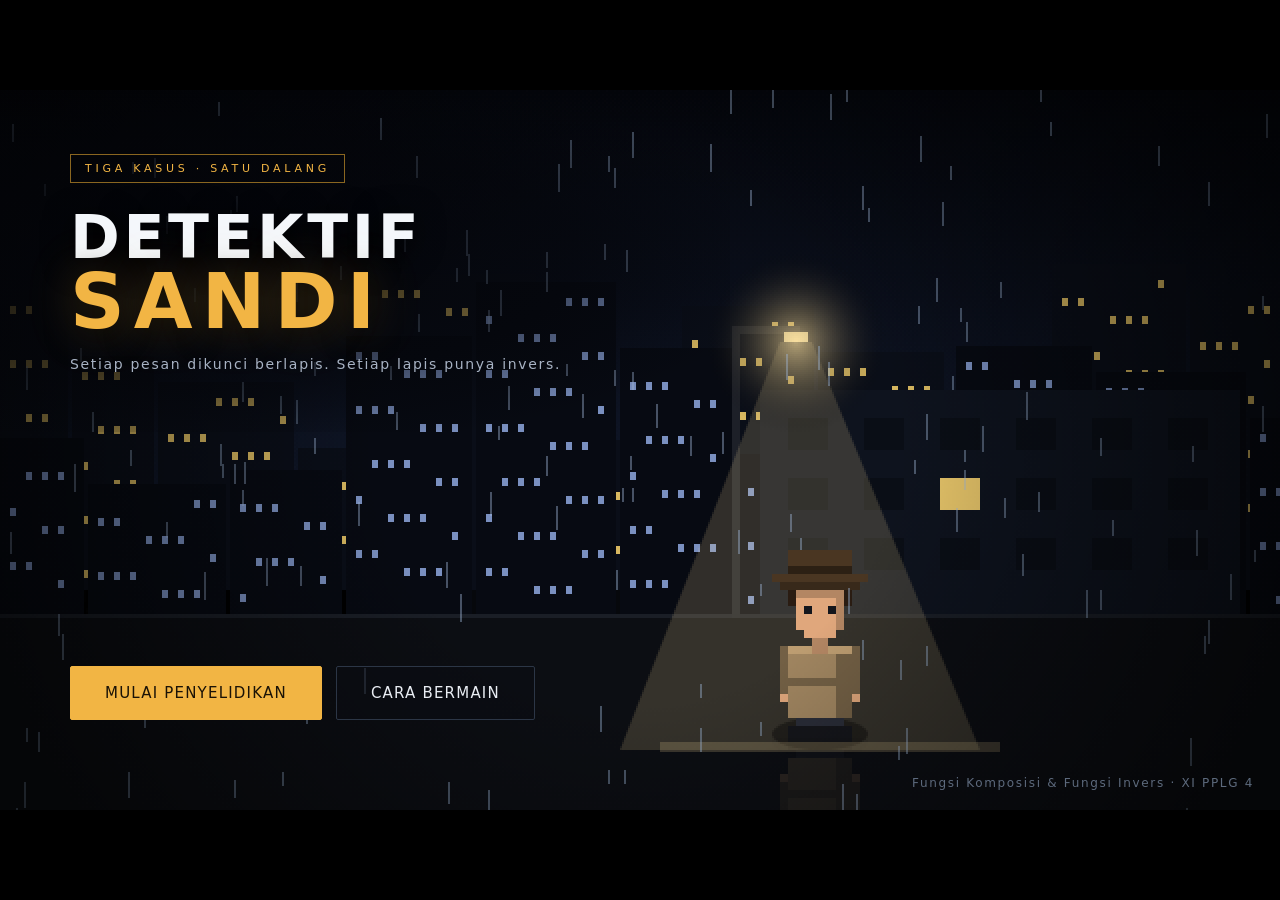
==== commit dc4b14ea: "Tambah kontroler sentuh untuk HP (D-pad, tombol E, menu, DEDUKSI) - js/touch.js: overlay kontroler k" ====
--- a/index.html
+++ b/index.html
@@ -2,7 +2,7 @@
 <html lang="id">
 <head>
 <meta charset="UTF-8">
-<meta name="viewport" content="width=device-width, initial-scale=1.0">
+<meta name="viewport" content="width=device-width, initial-scale=1.0, viewport-fit=cover">
 <title>Detektif Sandi</title>
 <link rel="stylesheet" href="style.css">
 </head>
@@ -303,5 +303,6 @@
 <script src="js/data.js"></script>
 <script src="js/scenes.js"></script>
 <script src="js/main.js"></script>
+<script src="js/touch.js"></script>
 </body>
 </html>
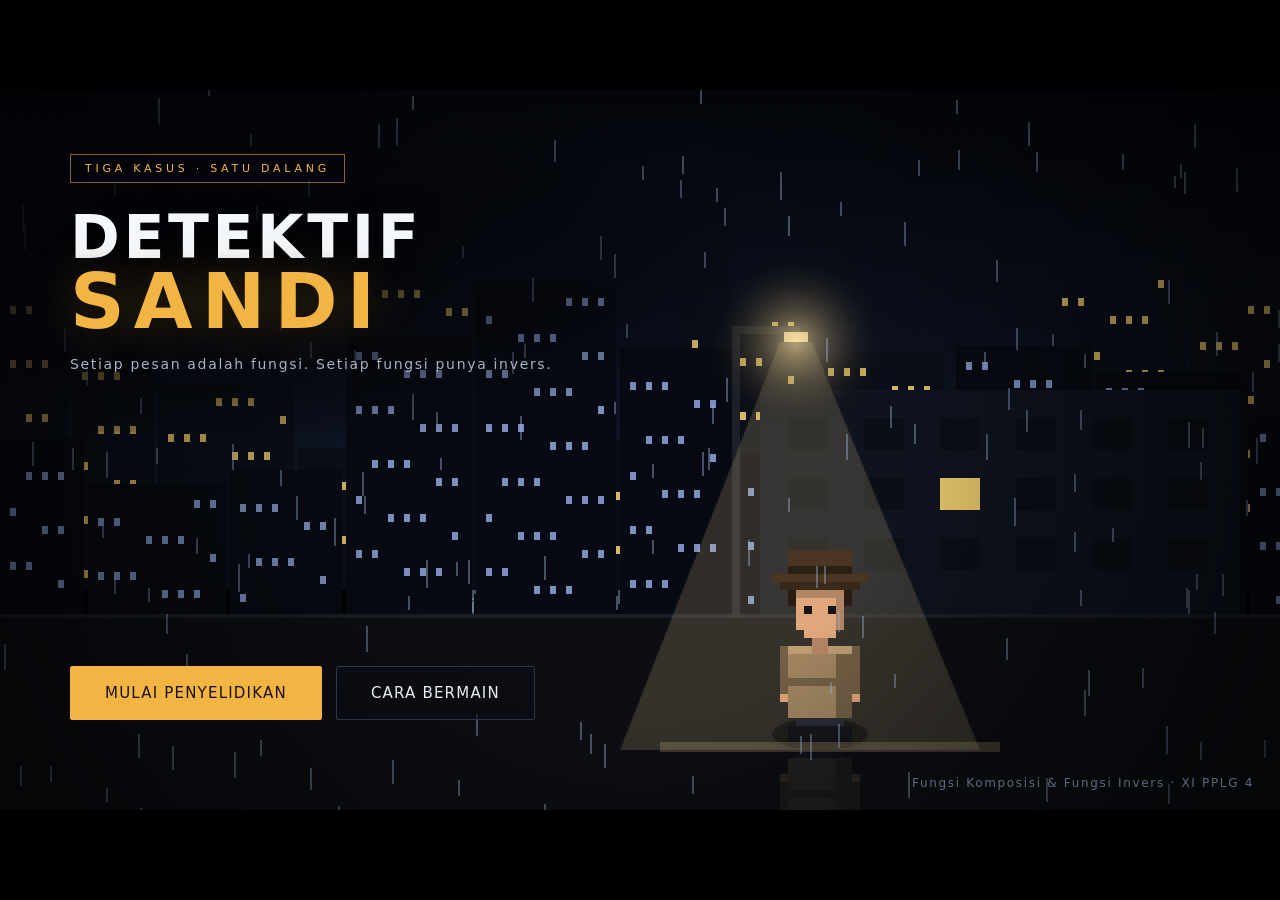
==== commit 974d0e8b: "apdet" ====
--- a/index.html
+++ b/index.html
@@ -16,7 +16,7 @@
     <div class="title-top">
       <div class="stamp">TIGA KASUS &middot; SATU DALANG</div>
       <h1>DETEKTIF<span>SANDI</span></h1>
-      <p class="tagline">Setiap pesan dikunci berlapis. Setiap lapis punya invers.</p>
+      <p class="tagline">Setiap pesan adalah fungsi. Setiap fungsi punya invers.</p>
     </div>
     <div class="title-actions">
       <button class="btn primary big" id="btn-start">MULAI PENYELIDIKAN</button>
@@ -95,47 +95,19 @@
       </div>
     </div>
 
-    <div class="p-keys" id="p-keys">WASD / panah: jalan &middot; Shift: lari &middot; E: periksa &middot; N: catatan &middot; T: alat dekripsi &middot; H: HT</div>
-  </section>
-
-  <!-- ================= ALAT DEKRIPSI ================= -->
+    <div class="p-keys" id="p-keys">WASD / panah: jalan &middot; Shift: lari &middot; E: periksa &middot; N: catatan &middot; T: alat hitung &middot; H: HT</div>
+  </section>
+
+  <!-- ================= ALAT HITUNG SANDI ================= -->
   <section class="screen" id="scr-tool">
     <div class="tool-head">
-      <span class="tag">ALAT DEKRIPSI</span>
-      <span class="dim">Buka lapis dari yang <b>terluar</b>: untuk c = f(g(x)), pakai f&#8315;&#185; dulu, baru g&#8315;&#185;. &nbsp;Pesan ini dikunci <b id="tool-lapis">2</b> lapis.</span>
+      <span class="tag">ALAT HITUNG SANDI</span>
+      <span class="dim">Materi: <b id="tool-lapis">-</b>. Hitung sendiri &mdash; alat ini hanya memeriksa jawabanmu.</span>
       <button class="btn tiny tool-back" id="btn-tool-back">&larr; KEMBALI KE TKP <kbd>Esc</kbd></button>
     </div>
     <div class="tool-wrap">
-      <div class="tool-main">
-        <div class="tool-box">
-          <label>PESAN TERENKRIPSI <button class="btn tiny tool-paste" data-target="in-msg">TEMPEL</button></label>
-          <textarea id="in-msg" rows="2" spellcheck="false" placeholder="tempel pesan terenkripsi yang kamu temukan..."></textarea>
-        </div>
-        <div class="tool-box">
-          <label>KUNCI / FUNGSI <button class="btn tiny tool-paste" data-target="in-key">TEMPEL</button></label>
-          <textarea id="in-key" rows="3" spellcheck="false" class="mono" placeholder="satu fungsi per baris, mis. f(x) = 3x + 7"></textarea>
-          <div class="tool-comp" id="tool-comp"></div>
-          <div class="tool-fns" id="tool-fns"></div>
-        </div>
-        <div class="tool-run">
-          <button class="btn primary" id="btn-decrypt">DEKRIPSI &rarr;</button>
-          <button class="btn tiny" id="btn-tool-clear">KOSONGKAN</button>
-          <span class="tool-msg" id="tool-msg"></span>
-        </div>
-        <div class="tool-out-wrap">
-          <div class="tool-out-label">HASIL</div>
-          <div class="tool-out" id="tool-out">&mdash;</div>
-          <div class="tool-steps" id="tool-steps"></div>
-        </div>
-      </div>
-      <aside class="tool-side">
-        <div class="side-head">PETUNJUK DITEMUKAN</div>
-        <div id="tool-evidence"></div>
-        <div class="side-math">
-          <b>Ingat:</b> huruf A=1 &hellip; Z=26, hasil dikembalikan ke 1&ndash;26.<br>
-          Invers f(x) = ax + b adalah f&#8315;&#185;(y) = a&#8315;&#185;(y &minus; b) mod 26, dengan a&#8315;&#185; kebalikan a modulo 26 (contoh: 3 &times; 9 = 27 &equiv; 1).
-        </div>
-      </aside>
+      <div class="tool-main" id="tool-main"></div>
+      <aside class="tool-side" id="tool-side"></aside>
     </div>
   </section>
 
@@ -198,18 +170,18 @@
           <h4>Kontrol</h4>
           <p><kbd>W A S D</kbd> / panah &mdash; jalan, <kbd>Shift</kbd> lari<br>
           <kbd>E</kbd> / spasi &mdash; periksa, bicara, lanjut dialog<br>
-          <kbd>N</kbd> catatan &middot; <kbd>T</kbd> alat dekripsi &middot; <kbd>H</kbd> HT (bantuan, &minus;30)<br>
+          <kbd>N</kbd> catatan &middot; <kbd>T</kbd> alat hitung sandi &middot; <kbd>H</kbd> HT (bantuan, &minus;30)<br>
           <kbd>Esc</kbd> jeda &middot; <kbd>M</kbd> suara</p>
           <h4>Alur</h4>
-          <p>Tanyai saksi &rarr; cari <b>pesan terenkripsi</b> dan <b>sobekan kunci</b> &rarr; buka dengan alat dekripsi &rarr; ikuti petunjuknya sampai bukti terakhir &rarr; susun <b>deduksi</b> &rarr; tuduh pelaku.</p>
+          <p>Tanyai saksi &rarr; cari <b>pesan terenkripsi</b> dan <b>sobekan kunci</b> &rarr; hitung sandinya &rarr; ikuti petunjuknya sampai bukti terakhir &rarr; susun <b>deduksi</b> &rarr; tuduh pelaku.</p>
         </div>
         <div>
           <h4>Matematikanya</h4>
-          <p>Pesan dikunci berlapis: <code>c = f(g(x))</code>. Huruf A=1 &hellip; Z=26, hasil selalu mod 26.</p>
-          <p>Untuk membuka, balik urutannya: lapis <b>terluar</b> dulu.<br><code>x = g&#8315;&#185;(f&#8315;&#185;(c))</code></p>
-          <p>Contoh f(x) = 3x + 7, g(x) = x + 5, sandi <b>C</b> = 3:<br>
-          f&#8315;&#185;(3) = 9(3 &minus; 7) = &minus;36 &equiv; 16<br>g&#8315;&#185;(16) = 16 &minus; 5 = 11 &rarr; <b>K</b></p>
-          <p class="dim">Urutan salah &rArr; hasilnya bukan kalimat. Karena f(g(x)) &ne; g(f(x)).</p>
+          <p>Pesan sandi berupa <b>angka</b>. Huruf A=1 &hellip; Z=26. Kamu yang menghitung &mdash; alat hanya memeriksa.</p>
+          <p><b>Kasus 1 &middot; komposisi:</b> (f&#8728;g)(x) = f(g(x)). Contoh f(x) = x + 2, g(x) = 5x &minus; 1 &rArr; 5x + 1. Angka 2 &rarr; 11 &rarr; <b>K</b> (lebih dari 26? kurangi 26).</p>
+          <p><b>Kasus 2 &middot; invers:</b> f(x) = 7x + 9 &rArr; f&#8315;&#185;(x) = (x &minus; 9) &divide; 7. Angka 86 &rarr; 11 &rarr; <b>K</b>.</p>
+          <p><b>Kasus 3 &middot; gabungan:</b> gabungkan fungsinya dulu, lalu cari invers fungsi gabungan itu.</p>
+          <p class="dim">Macet? Di alat ada petunjuk bertahap, tapi tiap petunjuk mengurangi skor.</p>
         </div>
       </div>
     </div>
--- a/style.css
+++ b/style.css
@@ -321,3 +321,32 @@
 #fade.on { opacity: 1; }
 #err { position: fixed; left: 0; right: 0; bottom: 0; display: none; padding: 10px; background: #5a0f0a; color: #fff; font: 12px/1.4 Consolas, monospace; white-space: pre-wrap; z-index: 99; max-height: 40vh; overflow: auto; }
 ::-webkit-scrollbar { width: 8px; } ::-webkit-scrollbar-thumb { background: #2a3342; } ::-webkit-scrollbar-track { background: transparent; }
+
+/* ---- alat hitung sandi (manual) ---- */
+.tl-pre { white-space: pre-wrap; background: #0b0f16; border: 1px solid var(--line); padding: 10px 12px; font: 700 17px/1.5 Consolas, monospace; letter-spacing: .04em; color: var(--text); }
+.tl-lock { padding: 14px; border: 1px dashed var(--line); color: var(--dim); }
+.tl-stage { padding: 12px 14px; background: #0d121b; border: 1px solid var(--line); }
+.tl-stage.done { border-color: #2f7a55; }
+.tl-stage.done > label::after { content: '✓ BENAR'; color: #8ff0bd; margin-left: auto; letter-spacing: .2em; }
+.tl-stage.locked { opacity: .45; }
+.tl-eq { display: flex; align-items: center; gap: 8px; font: 700 20px Consolas, monospace; color: var(--amber); flex-wrap: wrap; }
+.tl-eq b { color: #8ff0bd; }
+.tl-num { width: 74px; padding: 6px 8px; font: 700 20px Consolas, monospace; text-align: center; background: #0b0f16; color: var(--text); border: 1px solid var(--line); outline: none; }
+.tl-num:focus, .tl-let:focus { border-color: var(--amber); }
+.tl-tip { font-size: 13px; margin: 8px 0; }
+.tl-grid { display: flex; flex-wrap: wrap; gap: 10px 22px; margin: 6px 0 10px; }
+.tl-word { display: flex; gap: 5px; }
+.tl-cell { display: flex; flex-direction: column; align-items: center; gap: 3px; }
+.tl-cell span { font: 700 13px Consolas, monospace; color: var(--dim); min-width: 34px; text-align: center; }
+.tl-let { width: 34px; height: 40px; text-align: center; font: 800 20px Consolas, monospace; text-transform: uppercase; background: #0b0f16; color: var(--amber); border: 1px solid var(--line); outline: none; padding: 0; }
+.tl-let.bad { border-color: var(--red); color: #ff9a90; background: #2a1012; }
+.tl-let:disabled { color: #8ff0bd; }
+.tl-abc { display: grid; grid-template-columns: repeat(7, 1fr); gap: 3px; margin: 6px 0 12px; }
+.tl-abc span { display: flex; justify-content: space-between; padding: 3px 5px; background: #0b0f16; border: 1px solid #1d2532; font: 12px Consolas, monospace; color: var(--dim); }
+.tl-abc b { color: var(--amber); }
+.tl-hints { display: flex; flex-direction: column; gap: 6px; margin: 6px 0; }
+.tl-hint { font-size: 13px; line-height: 1.45; padding: 8px 10px; background: #1a1608; border: 1px solid #5a4620; }
+.tl-scratch { width: 100%; min-height: 110px; flex: 1; resize: vertical; margin-top: 6px; background: #0b0f16; color: var(--text); border: 1px solid var(--line); padding: 8px; font: 14px/1.4 Consolas, monospace; outline: none; }
+#tool-side .side-math { margin: 0 0 14px; }
+#tool-side .side-head { margin: 4px 0 6px; }
+#tool-side > .btn { align-self: flex-start; margin-bottom: 12px; }
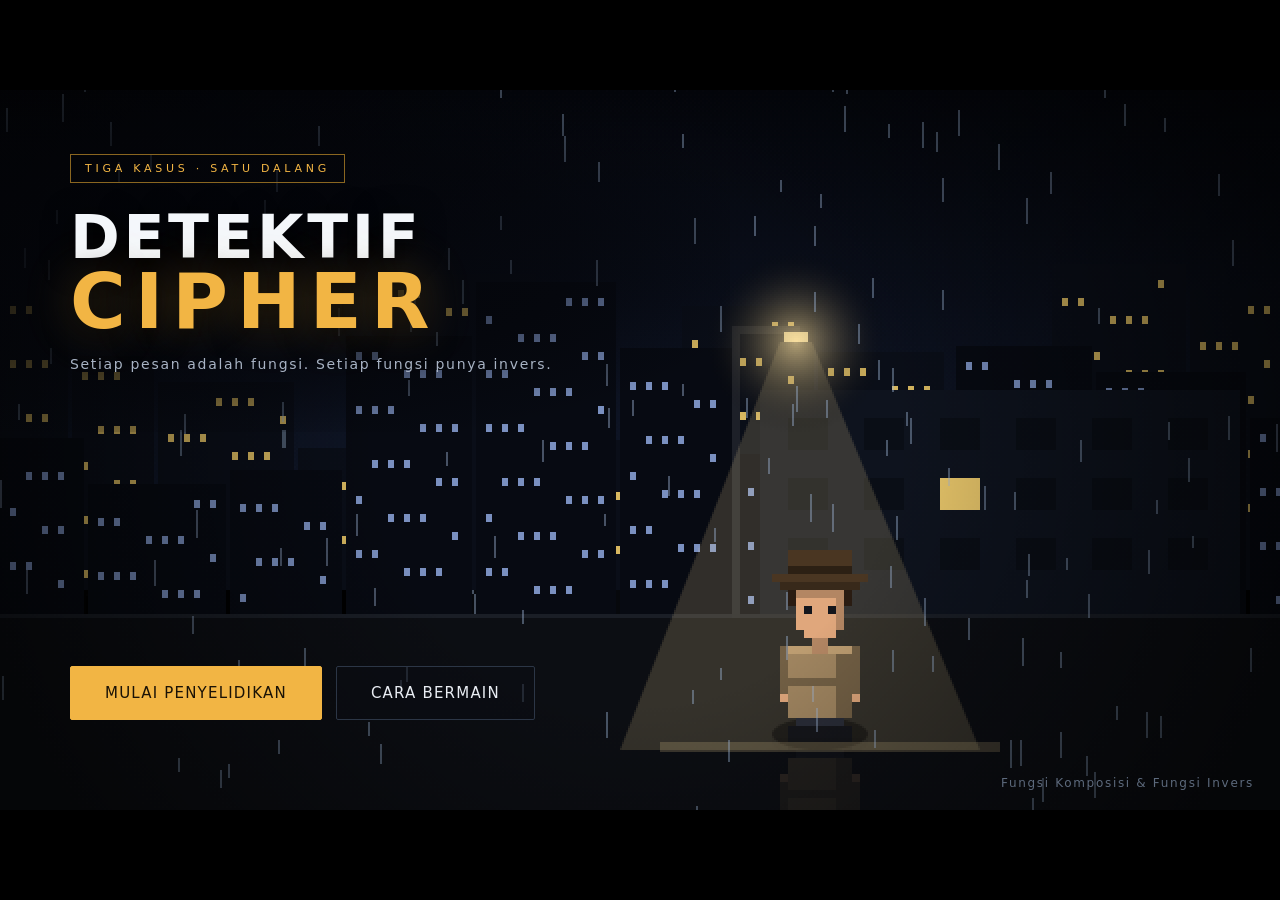
==== commit 4ff820fe: "update nama" ====
--- a/index.html
+++ b/index.html
@@ -3,7 +3,7 @@
 <head>
 <meta charset="UTF-8">
 <meta name="viewport" content="width=device-width, initial-scale=1.0, viewport-fit=cover">
-<title>Detektif Sandi</title>
+<title>Detektif Cipher</title>
 <link rel="stylesheet" href="style.css">
 </head>
 <body>
@@ -15,14 +15,14 @@
     <canvas id="tcv" class="full" width="640" height="360"></canvas>
     <div class="title-top">
       <div class="stamp">TIGA KASUS &middot; SATU DALANG</div>
-      <h1>DETEKTIF<span>SANDI</span></h1>
+      <h1>DETEKTIF<span>CIPHER</span></h1>
       <p class="tagline">Setiap pesan adalah fungsi. Setiap fungsi punya invers.</p>
     </div>
     <div class="title-actions">
       <button class="btn primary big" id="btn-start">MULAI PENYELIDIKAN</button>
       <button class="btn big" id="btn-help">CARA BERMAIN</button>
     </div>
-    <div class="title-foot">Fungsi Komposisi &amp; Fungsi Invers &middot; XI PPLG 4</div>
+    <div class="title-foot">Fungsi Komposisi &amp; Fungsi Invers</div>
   </section>
 
   <!-- ================= PILIH KASUS ================= -->
--- a/style.css
+++ b/style.css
@@ -1,5 +1,5 @@
 /* =========================================================
-   DETEKTIF SANDI — style.css  (panggung 1280x720, diskalakan)
+   DETEKTIF CIPHER — style.css  (panggung 1280x720, diskalakan)
    ========================================================= */
 :root {
   --bg: #06080c;
@@ -323,30 +323,99 @@
 ::-webkit-scrollbar { width: 8px; } ::-webkit-scrollbar-thumb { background: #2a3342; } ::-webkit-scrollbar-track { background: transparent; }
 
 /* ---- alat hitung sandi (manual) ---- */
-.tl-pre { white-space: pre-wrap; background: #0b0f16; border: 1px solid var(--line); padding: 10px 12px; font: 700 17px/1.5 Consolas, monospace; letter-spacing: .04em; color: var(--text); }
-.tl-lock { padding: 14px; border: 1px dashed var(--line); color: var(--dim); }
-.tl-stage { padding: 12px 14px; background: #0d121b; border: 1px solid var(--line); }
-.tl-stage.done { border-color: #2f7a55; }
-.tl-stage.done > label::after { content: '✓ BENAR'; color: #8ff0bd; margin-left: auto; letter-spacing: .2em; }
-.tl-stage.locked { opacity: .45; }
-.tl-eq { display: flex; align-items: center; gap: 8px; font: 700 20px Consolas, monospace; color: var(--amber); flex-wrap: wrap; }
-.tl-eq b { color: #8ff0bd; }
-.tl-num { width: 74px; padding: 6px 8px; font: 700 20px Consolas, monospace; text-align: center; background: #0b0f16; color: var(--text); border: 1px solid var(--line); outline: none; }
+#scr-tool .tool-wrap { gap: 22px; }
+#tool-main { gap: 14px; }
+#tool-side { width: 360px; gap: 12px; padding-right: 4px; }
+/* penunjuk langkah */
+.tl-steps { display: flex; gap: 6px; list-style: none; margin: 0; padding: 0; counter-reset: s; }
+.tl-steps li { flex: 1; display: flex; align-items: center; gap: 10px; padding: 10px 12px; background: #0d121b; border: 1px solid var(--line);
+  font-size: 13px; font-weight: 700; letter-spacing: .06em; color: var(--dim); position: relative; }
+.tl-steps li i { flex: none; width: 26px; height: 26px; border-radius: 50%; display: grid; place-items: center; font-style: normal;
+  border: 2px solid currentColor; font-size: 13px; }
+.tl-steps li.now { color: #1a1206; background: var(--amber); border-color: var(--amber); }
+.tl-steps li.done { color: #8ff0bd; border-color: #2f7a55; background: #0f1f18; }
+/* instruksi sekarang */
+.tl-now { display: flex; gap: 14px; align-items: flex-start; padding: 12px 16px; background: #1a1608; border: 1px solid #6a5222;
+  border-left: 4px solid var(--amber); font-size: 15px; line-height: 1.5; color: #f1e6cc; }
+.tl-now.win { background: #0f1f18; border-color: #2f7a55; border-left-color: #8ff0bd; }
+.tl-now-k { flex: none; font-size: 11px; letter-spacing: .25em; color: var(--amber); padding-top: 4px; }
+.tl-now.win .tl-now-k { color: #8ff0bd; }
+/* bukti */
+.tl-ev { display: grid; grid-template-columns: 3fr 2fr; gap: 12px; }
+.tl-card label, .tl-stage > label { display: block; font-size: 11px; letter-spacing: .3em; color: var(--dim); margin-bottom: 6px; }
+.tl-pre { white-space: pre-wrap; background: #0b0f16; border: 1px solid var(--line); padding: 10px 12px; font: 700 16px/1.55 Consolas, monospace; color: var(--text); min-height: 72px; }
+/* kartu langkah */
+.tl-stage { padding: 16px 18px; background: #0d121b; border: 1px solid var(--amber); box-shadow: 0 0 0 3px rgba(242,181,68,.08); }
+.tl-stage > label { color: var(--amber); }
+.tl-stage.done { border-color: #2f7a55; box-shadow: none; }
+.tl-stage.done > label { color: #8ff0bd; }
+.tl-done-row { padding: 10px 14px; background: #0f1f18; border: 1px solid #2f7a55; color: #8ff0bd; font: 700 17px Consolas, monospace; }
+.tl-eq { display: flex; align-items: center; gap: 10px; font: 700 24px Consolas, monospace; color: var(--text); flex-wrap: wrap; margin: 6px 0 14px; }
+.tl-num { width: 90px; padding: 8px; font: 700 24px Consolas, monospace; text-align: center; background: #0b0f16; color: var(--amber);
+  border: 2px solid var(--line); outline: none; }
+.tl-num::placeholder { color: #3a4556; }
 .tl-num:focus, .tl-let:focus { border-color: var(--amber); }
-.tl-tip { font-size: 13px; margin: 8px 0; }
-.tl-grid { display: flex; flex-wrap: wrap; gap: 10px 22px; margin: 6px 0 10px; }
+.tool-run { display: flex; align-items: center; gap: 14px; flex-wrap: wrap; }
+.tl-count { font-size: 13px; color: var(--dim); }
+/* huruf */
+.tl-focus { padding: 9px 12px; margin-bottom: 10px; background: #0b0f16; border: 1px dashed #3a4556; font-size: 14px; color: #c9d3de; line-height: 1.6; }
+.tl-focus code { color: var(--amber); font: 700 15px Consolas, monospace; }
+.tl-focus .btn { margin-left: 8px; }
+.tl-abc { display: grid; grid-template-columns: repeat(13, 1fr); gap: 3px; margin-bottom: 14px; }
+.tl-abc span, .tl-abc-k { display: flex; flex-direction: column; align-items: center; padding: 3px 0; background: #0b0f16; border: 1px solid #1d2532;
+  font: 11px Consolas, monospace; color: var(--dim); }
+.tl-abc.pick .tl-abc-k { cursor: pointer; padding: 5px 0; background: #121926; border-color: #2a3446; transition: transform .06s; }
+.tl-abc.pick .tl-abc-k:hover { border-color: var(--amber); background: #1d1808; }
+.tl-abc.pick .tl-abc-k:active { transform: scale(.92); background: var(--amber); }
+.tl-abc.pick .tl-abc-k:active b, .tl-abc.pick .tl-abc-k:active { color: #1a1206; }
+.tl-abc b { color: var(--amber); font-size: 14px; }
+.tl-grid { display: flex; flex-wrap: wrap; gap: 14px 26px; margin-bottom: 14px; }
 .tl-word { display: flex; gap: 5px; }
-.tl-cell { display: flex; flex-direction: column; align-items: center; gap: 3px; }
-.tl-cell span { font: 700 13px Consolas, monospace; color: var(--dim); min-width: 34px; text-align: center; }
-.tl-let { width: 34px; height: 40px; text-align: center; font: 800 20px Consolas, monospace; text-transform: uppercase; background: #0b0f16; color: var(--amber); border: 1px solid var(--line); outline: none; padding: 0; }
+.tl-cell { display: flex; flex-direction: column; align-items: center; gap: 4px; cursor: text; }
+.tl-cell span { font: 700 13px Consolas, monospace; color: var(--dim); min-width: 38px; text-align: center; padding: 1px 0; }
+.tl-cell.on span { color: #1a1206; background: var(--amber); }
+.tl-let { width: 38px; height: 44px; text-align: center; font: 800 22px Consolas, monospace; text-transform: uppercase; background: #0b0f16;
+  color: var(--amber); border: 2px solid var(--line); outline: none; padding: 0; }
 .tl-let.bad { border-color: var(--red); color: #ff9a90; background: #2a1012; }
-.tl-let:disabled { color: #8ff0bd; }
-.tl-abc { display: grid; grid-template-columns: repeat(7, 1fr); gap: 3px; margin: 6px 0 12px; }
-.tl-abc span { display: flex; justify-content: space-between; padding: 3px 5px; background: #0b0f16; border: 1px solid #1d2532; font: 12px Consolas, monospace; color: var(--dim); }
-.tl-abc b { color: var(--amber); }
-.tl-hints { display: flex; flex-direction: column; gap: 6px; margin: 6px 0; }
+.tl-let:disabled { color: #8ff0bd; border-color: #2f7a55; }
+.tl-win { font-size: 16px; letter-spacing: .1em; color: #8ff0bd; }
+/* kalkulator */
+.calc { background: #0b0f16; border: 1px solid var(--line); padding: 12px; }
+.calc-head { font-size: 11px; letter-spacing: .3em; color: var(--dim); margin-bottom: 6px; }
+.calc-hist { min-height: 18px; font: 12px Consolas, monospace; color: #6f7c8f; text-align: right; }
+.calc-disp { width: 100%; margin-top: 4px; padding: 8px 10px; background: #05070b; color: var(--text); border: 1px solid #222b38; outline: none;
+  font: 700 22px Consolas, monospace; text-align: right; }
+.calc-disp:focus { border-color: var(--amber); }
+.calc-res { font: 700 18px Consolas, monospace; color: var(--amber); text-align: right; min-height: 26px; margin: 4px 0 8px; }
+.calc-keys { display: grid; grid-template-columns: repeat(4, 1fr); gap: 6px; }
+.calc-k { padding: 11px 0; font: 700 17px Consolas, monospace; background: #151b26; color: var(--text); border: 1px solid #222b38; cursor: pointer; }
+.calc-k:hover { border-color: var(--amber); }
+.calc-k:active { transform: scale(.96); }
+.calc-k.op { color: var(--amber); }
+.calc-k.fn { color: #9aa6b8; font-size: 14px; }
+.calc-k.mod { color: #8fc8ff; font-size: 13px; }
+.calc-k.eq { background: var(--amber); color: #1a1206; border-color: var(--amber); }
+/* bagian lipat di samping */
+.tl-sec { background: #0b0f16; border: 1px solid var(--line); }
+.tl-sec summary { cursor: pointer; padding: 10px 12px; font-size: 11px; letter-spacing: .25em; color: var(--dim); list-style: none; }
+.tl-sec summary::before { content: '▸ '; color: var(--amber); }
+.tl-sec[open] summary::before { content: '▾ '; }
+.tl-sec-b { padding: 0 12px 12px; font-size: 13px; line-height: 1.55; color: #b8c2d0; }
+.tl-hints { display: flex; flex-direction: column; gap: 6px; margin-bottom: 8px; }
 .tl-hint { font-size: 13px; line-height: 1.45; padding: 8px 10px; background: #1a1608; border: 1px solid #5a4620; }
-.tl-scratch { width: 100%; min-height: 110px; flex: 1; resize: vertical; margin-top: 6px; background: #0b0f16; color: var(--text); border: 1px solid var(--line); padding: 8px; font: 14px/1.4 Consolas, monospace; outline: none; }
-#tool-side .side-math { margin: 0 0 14px; }
-#tool-side .side-head { margin: 4px 0 6px; }
-#tool-side > .btn { align-self: flex-start; margin-bottom: 12px; }
+.tl-scratch { width: 100%; min-height: 120px; resize: vertical; background: #05070b; color: var(--text); border: 1px solid #222b38; padding: 8px;
+  font: 14px/1.4 Consolas, monospace; outline: none; }
+.tl-focus .btn.primary { margin: 6px 0 0; display: inline-block; }
+.tl-focus-tip { font-size: 12.5px; margin-top: 6px; }
+.calc-k.eq.pulse { animation: eqPulse .9s ease-out 3; }
+@keyframes eqPulse { 0% { box-shadow: 0 0 0 0 rgba(242,181,68,.8); } 100% { box-shadow: 0 0 0 12px rgba(242,181,68,0); } }
+/* susun kalimat */
+.tl-sent-label { font-size: 11px; letter-spacing: .25em; margin: 4px 0 6px; }
+.tl-sent { display: flex; flex-wrap: wrap; gap: 8px; min-height: 50px; padding: 8px; margin-bottom: 12px; background: #05070b; border: 2px dashed #3a4556; align-items: center; }
+.tl-pool { display: flex; flex-wrap: wrap; gap: 8px; margin-bottom: 14px; }
+.tl-chip { padding: 8px 14px; font: 800 18px Consolas, monospace; letter-spacing: .08em; color: var(--amber); background: #151b26;
+  border: 2px solid #2f3a4d; cursor: pointer; transition: transform .06s; }
+.tl-chip:hover { border-color: var(--amber); }
+.tl-chip:active { transform: scale(.94); }
+.tl-chip:disabled { opacity: .25; cursor: default; }
+.tl-chip.in { color: #1a1206; background: var(--amber); border-color: var(--amber); }
